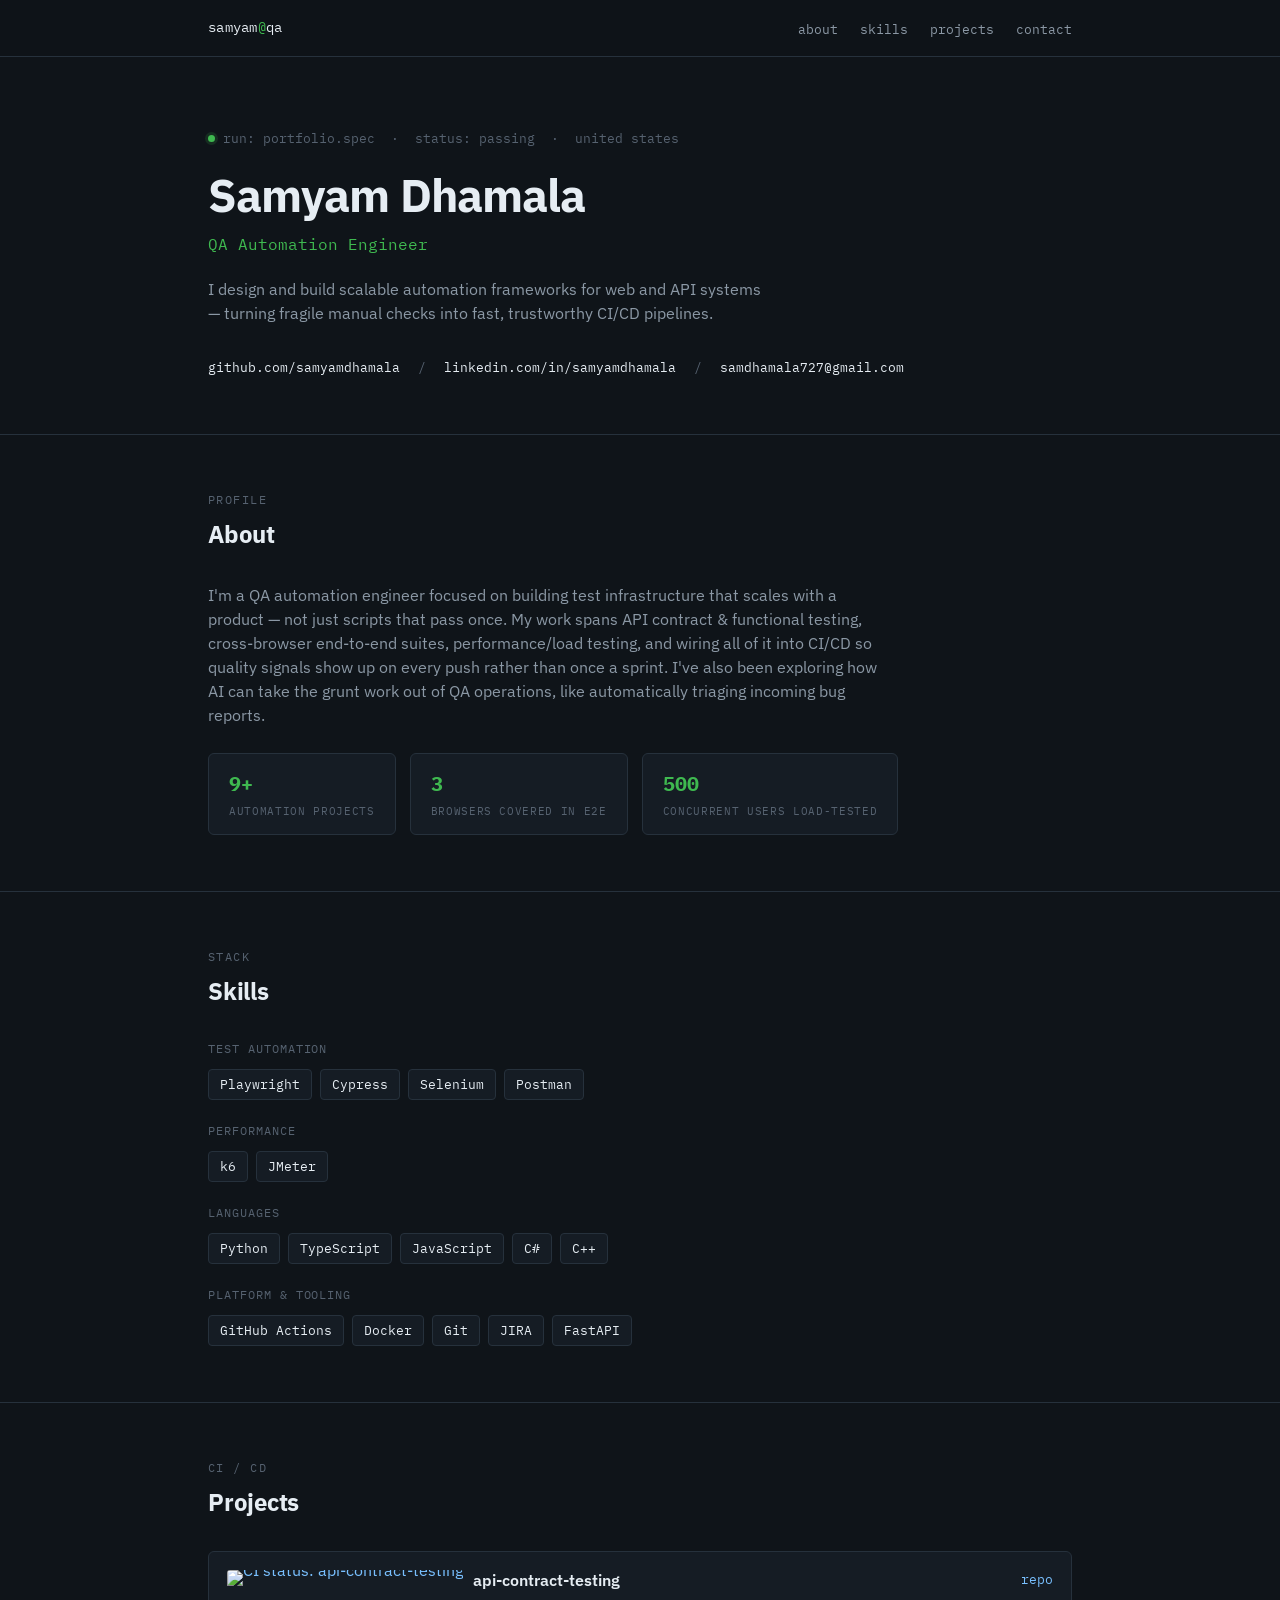
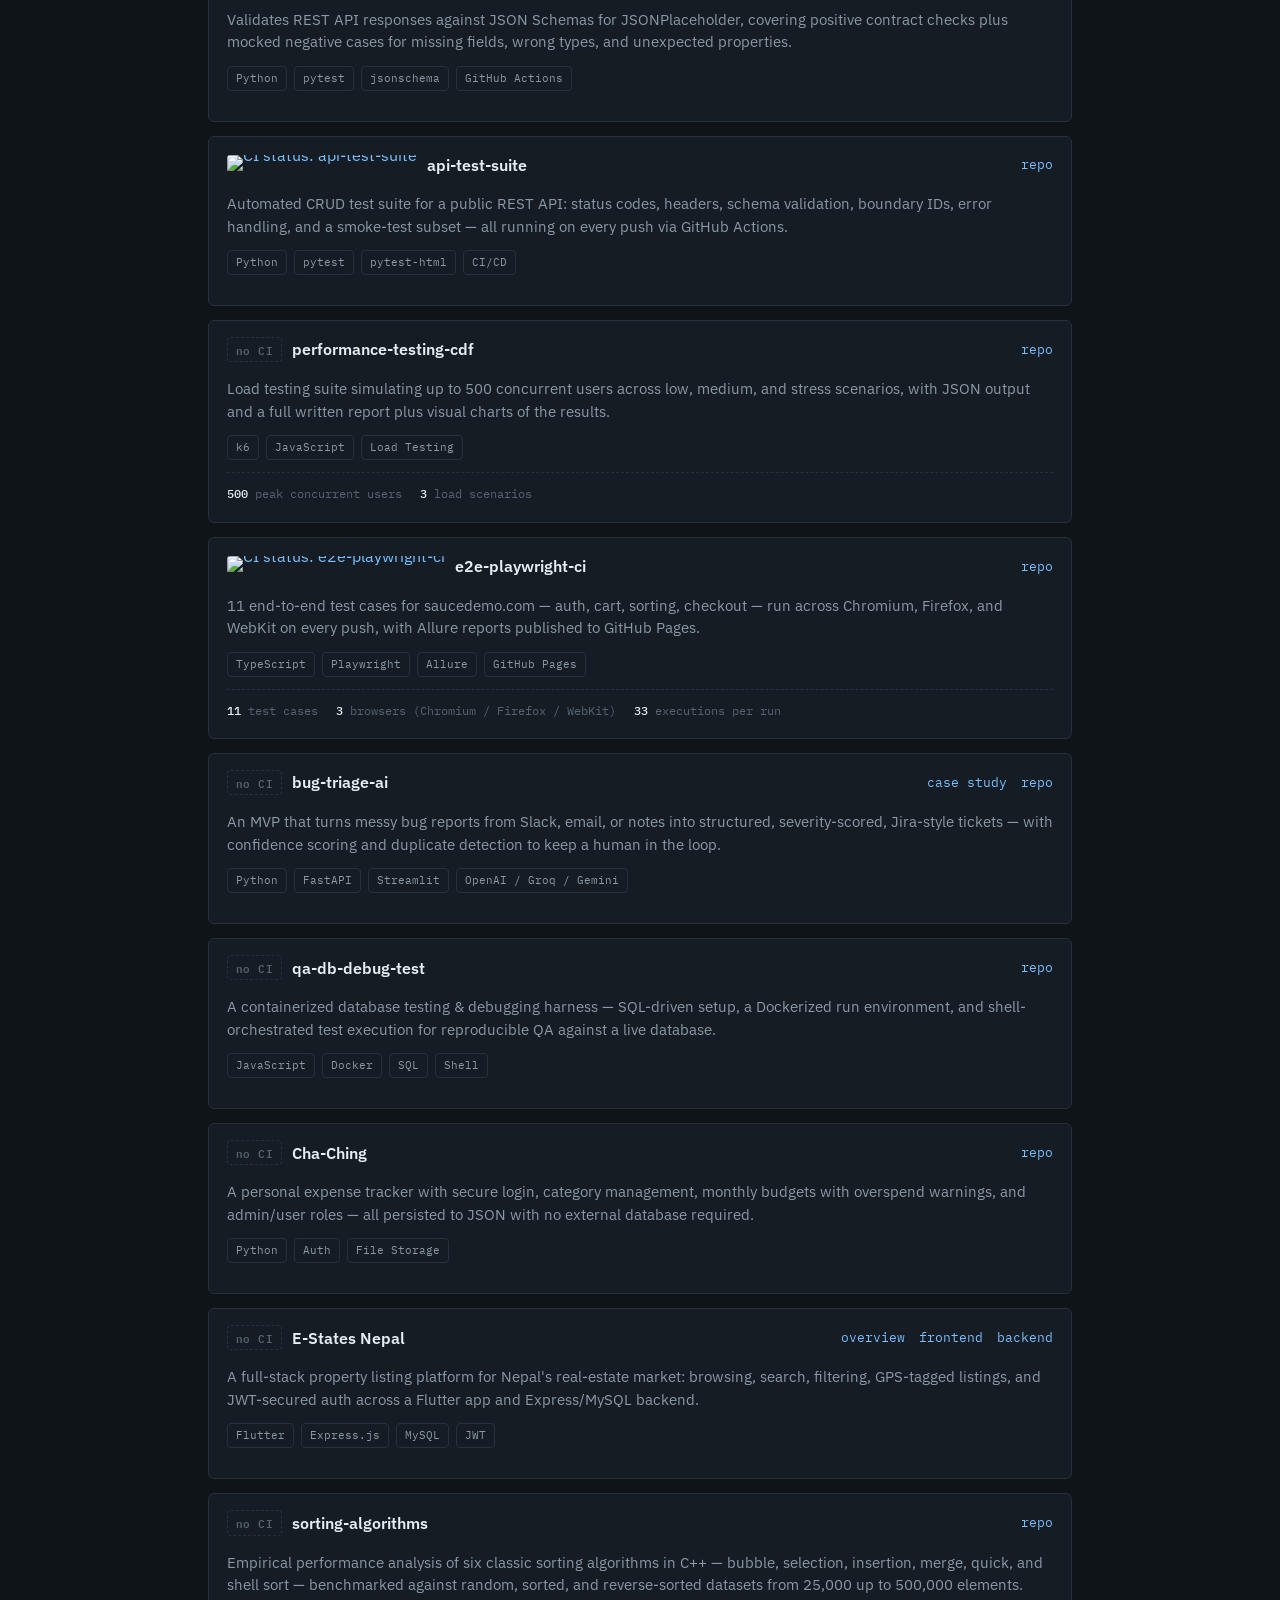
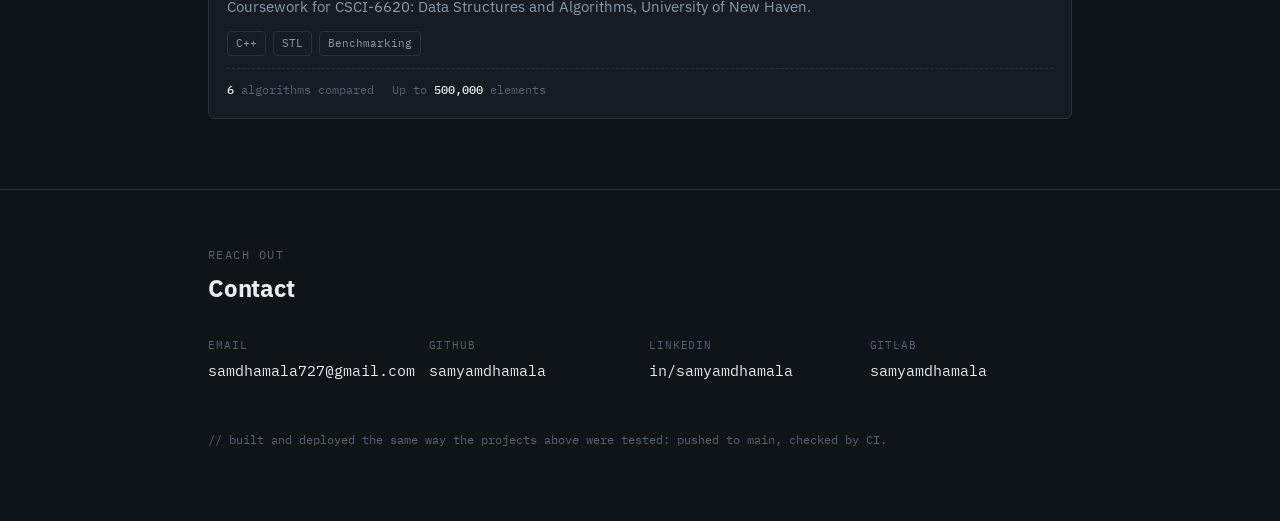
==== index.html @ 629c647b "Initial commit: portfolio site with CI validation workflow Adds html-validate as a GitHub Actions ch" ====
<!DOCTYPE html>
<html lang="en">
<head>
<meta charset="UTF-8">
<meta name="viewport" content="width=device-width, initial-scale=1.0">
<title>Samyam Dhamala — QA Automation Engineer</title>
<link rel="preconnect" href="https://fonts.googleapis.com">
<link rel="preconnect" href="https://fonts.gstatic.com" crossorigin>
<link href="https://fonts.googleapis.com/css2?family=IBM+Plex+Mono:wght@400;500;600&family=IBM+Plex+Sans:wght@400;500;600;700&display=swap" rel="stylesheet">
<link rel="stylesheet" href="styles.css">
</head>
<body>

<nav>
  <div class="wrap">
    <div class="nav-brand">samyam<span>@</span>qa</div>
    <ul class="nav-links">
      <li><a href="#about">about</a></li>
      <li><a href="#skills">skills</a></li>
      <li><a href="#projects">projects</a></li>
      <li><a href="#contact">contact</a></li>
    </ul>
  </div>
</nav>

<header class="hero">
  <div class="wrap">
    <div class="status-line"><span class="dot"></span> run: portfolio.spec &nbsp;·&nbsp; status: passing &nbsp;·&nbsp; united states</div>
    <h1>Samyam Dhamala</h1>
    <div class="role">QA Automation Engineer</div>
    <p class="tagline">I design and build scalable automation frameworks for web and API systems — turning fragile manual checks into fast, trustworthy CI/CD pipelines.</p>
    <div class="hero-meta">
      <a href="https://github.com/samyamdhamala" target="_blank" rel="noopener">github.com/samyamdhamala</a>
      <span class="sep">/</span>
      <a href="https://linkedin.com/in/samyamdhamala" target="_blank" rel="noopener">linkedin.com/in/samyamdhamala</a>
      <span class="sep">/</span>
      <a href="mailto:samdhamala727@gmail.com">samdhamala727@gmail.com</a>
    </div>
  </div>
</header>

<section id="about">
  <div class="wrap">
    <div class="section-label">Profile</div>
    <div class="section-title">About</div>
    <p class="about-text">
      I'm a QA automation engineer focused on building test infrastructure that scales with a product —
      not just scripts that pass once. My work spans API contract &amp; functional testing, cross-browser
      end-to-end suites, performance/load testing, and wiring all of it into CI/CD so quality signals show
      up on every push rather than once a sprint. I've also been exploring how AI can take the grunt work
      out of QA operations, like automatically triaging incoming bug reports.
    </p>
    <div class="stats-row">
      <div class="stat-block"><div class="stat-num">9+</div><div class="stat-label">Automation projects</div></div>
      <div class="stat-block"><div class="stat-num">3</div><div class="stat-label">Browsers covered in E2E</div></div>
      <div class="stat-block"><div class="stat-num">500</div><div class="stat-label">Concurrent users load-tested</div></div>
    </div>
  </div>
</section>

<section id="skills">
  <div class="wrap">
    <div class="section-label">Stack</div>
    <div class="section-title">Skills</div>

    <div class="skill-group">
      <div class="skill-group-label">Test Automation</div>
      <div class="skill-chips">
        <span class="chip">Playwright</span><span class="chip">Cypress</span><span class="chip">Selenium</span><span class="chip">Postman</span>
      </div>
    </div>

    <div class="skill-group">
      <div class="skill-group-label">Performance</div>
      <div class="skill-chips">
        <span class="chip">k6</span><span class="chip">JMeter</span>
      </div>
    </div>

    <div class="skill-group">
      <div class="skill-group-label">Languages</div>
      <div class="skill-chips">
        <span class="chip">Python</span><span class="chip">TypeScript</span><span class="chip">JavaScript</span><span class="chip">C#</span><span class="chip">C++</span>
      </div>
    </div>

    <div class="skill-group">
      <div class="skill-group-label">Platform &amp; Tooling</div>
      <div class="skill-chips">
        <span class="chip">GitHub Actions</span><span class="chip">Docker</span><span class="chip">Git</span><span class="chip">JIRA</span><span class="chip">FastAPI</span>
      </div>
    </div>
  </div>
</section>

<section id="projects">
  <div class="wrap">
    <div class="section-label">CI / CD</div>
    <div class="section-title">Projects</div>

    <div class="job-card">
      <div class="job-card-top">
        <div class="job-card-title">
          <a class="ci-badge" href="https://github.com/samyamdhamala/api-contract-testing/actions" target="_blank" rel="noopener" title="Live CI status from GitHub Actions">
            <img src="https://img.shields.io/github/actions/workflow/status/samyamdhamala/api-contract-testing/ci.yml?branch=main&label=CI&style=flat-square&color=3FB950&labelColor=151C24" alt="CI status: api-contract-testing">
          </a>
          <h3>api-contract-testing</h3>
        </div>
        <div class="job-card-links">
          <a href="https://github.com/samyamdhamala/api-contract-testing" target="_blank" rel="noopener">repo</a>
        </div>
      </div>
      <div class="job-card-body">
        <p>Validates REST API responses against JSON Schemas for JSONPlaceholder, covering positive contract checks plus mocked negative cases for missing fields, wrong types, and unexpected properties.</p>
        <div class="tag-row">
          <span class="tag">Python</span><span class="tag">pytest</span><span class="tag">jsonschema</span><span class="tag">GitHub Actions</span>
        </div>
      </div>
    </div>

    <div class="job-card">
      <div class="job-card-top">
        <div class="job-card-title">
          <a class="ci-badge" href="https://github.com/samyamdhamala/api-test-suite/actions" target="_blank" rel="noopener" title="Live CI status from GitHub Actions">
            <img src="https://img.shields.io/github/actions/workflow/status/samyamdhamala/api-test-suite/tests.yml?branch=main&label=CI&style=flat-square&color=3FB950&labelColor=151C24" alt="CI status: api-test-suite">
          </a>
          <h3>api-test-suite</h3>
        </div>
        <div class="job-card-links">
          <a href="https://github.com/samyamdhamala/api-test-suite" target="_blank" rel="noopener">repo</a>
        </div>
      </div>
      <div class="job-card-body">
        <p>Automated CRUD test suite for a public REST API: status codes, headers, schema validation, boundary IDs, error handling, and a smoke-test subset — all running on every push via GitHub Actions.</p>
        <div class="tag-row">
          <span class="tag">Python</span><span class="tag">pytest</span><span class="tag">pytest-html</span><span class="tag">CI/CD</span>
        </div>
      </div>
    </div>

    <div class="job-card">
      <div class="job-card-top">
        <div class="job-card-title">
          <span class="status-badge status-badge--none" title="No GitHub Actions workflow configured in this repo">no CI</span>
          <h3>performance-testing-cdf</h3>
        </div>
        <div class="job-card-links">
          <a href="https://github.com/samyamdhamala/performance-testing-cdf" target="_blank" rel="noopener">repo</a>
        </div>
      </div>
      <div class="job-card-body">
        <p>Load testing suite simulating up to 500 concurrent users across low, medium, and stress scenarios, with JSON output and a full written report plus visual charts of the results.</p>
        <div class="tag-row">
          <span class="tag">k6</span><span class="tag">JavaScript</span><span class="tag">Load Testing</span>
        </div>
        <div class="metrics-row">
          <span><b>500</b> peak concurrent users</span>
          <span><b>3</b> load scenarios</span>
        </div>
      </div>
    </div>

    <div class="job-card">
      <div class="job-card-top">
        <div class="job-card-title">
          <a class="ci-badge" href="https://github.com/samyamdhamala/e2e-playwright-ci/actions" target="_blank" rel="noopener" title="Live CI status from GitHub Actions">
            <img src="https://img.shields.io/github/actions/workflow/status/samyamdhamala/e2e-playwright-ci/playwright.yml?branch=main&label=CI&style=flat-square&color=3FB950&labelColor=151C24" alt="CI status: e2e-playwright-ci">
          </a>
          <h3>e2e-playwright-ci</h3>
        </div>
        <div class="job-card-links">
          <a href="https://github.com/samyamdhamala/e2e-playwright-ci" target="_blank" rel="noopener">repo</a>
        </div>
      </div>
      <div class="job-card-body">
        <p>11 end-to-end test cases for saucedemo.com — auth, cart, sorting, checkout — run across Chromium, Firefox, and WebKit on every push, with Allure reports published to GitHub Pages.</p>
        <div class="tag-row">
          <span class="tag">TypeScript</span><span class="tag">Playwright</span><span class="tag">Allure</span><span class="tag">GitHub Pages</span>
        </div>
        <div class="metrics-row">
          <span><b>11</b> test cases</span>
          <span><b>3</b> browsers (Chromium / Firefox / WebKit)</span>
          <span><b>33</b> executions per run</span>
        </div>
      </div>
    </div>

    <div class="job-card">
      <div class="job-card-top">
        <div class="job-card-title">
          <span class="status-badge status-badge--none" title="No GitHub Actions workflow configured in this repo">no CI</span>
          <h3>bug-triage-ai</h3>
        </div>
        <div class="job-card-links">
          <a href="bug-triage-ai.html">case study</a>
          <a href="https://github.com/samyamdhamala/bug-triage-ai" target="_blank" rel="noopener">repo</a>
        </div>
      </div>
      <div class="job-card-body">
        <p>An MVP that turns messy bug reports from Slack, email, or notes into structured, severity-scored, Jira-style tickets — with confidence scoring and duplicate detection to keep a human in the loop.</p>
        <div class="tag-row">
          <span class="tag">Python</span><span class="tag">FastAPI</span><span class="tag">Streamlit</span><span class="tag">OpenAI / Groq / Gemini</span>
        </div>
      </div>
    </div>

    <div class="job-card">
      <div class="job-card-top">
        <div class="job-card-title">
          <span class="status-badge status-badge--none" title="No GitHub Actions workflow configured in this repo">no CI</span>
          <h3>qa-db-debug-test</h3>
        </div>
        <div class="job-card-links">
          <a href="https://github.com/samyamdhamala/qa-db-debug-test" target="_blank" rel="noopener">repo</a>
        </div>
      </div>
      <div class="job-card-body">
        <p>A containerized database testing &amp; debugging harness — SQL-driven setup, a Dockerized run environment, and shell-orchestrated test execution for reproducible QA against a live database.</p>
        <div class="tag-row">
          <span class="tag">JavaScript</span><span class="tag">Docker</span><span class="tag">SQL</span><span class="tag">Shell</span>
        </div>
      </div>
    </div>

    <div class="job-card">
      <div class="job-card-top">
        <div class="job-card-title">
          <span class="status-badge status-badge--none" title="No GitHub Actions workflow configured in this repo">no CI</span>
          <h3>Cha-Ching</h3>
        </div>
        <div class="job-card-links">
          <a href="https://github.com/samyamdhamala/Cha-Ching" target="_blank" rel="noopener">repo</a>
        </div>
      </div>
      <div class="job-card-body">
        <p>A personal expense tracker with secure login, category management, monthly budgets with overspend warnings, and admin/user roles — all persisted to JSON with no external database required.</p>
        <div class="tag-row">
          <span class="tag">Python</span><span class="tag">Auth</span><span class="tag">File Storage</span>
        </div>
      </div>
    </div>

    <div class="job-card">
      <div class="job-card-top">
        <div class="job-card-title">
          <span class="status-badge status-badge--none" title="No GitHub Actions workflow configured in this repo">no CI</span>
          <h3>E-States Nepal</h3>
        </div>
        <div class="job-card-links">
          <a href="https://github.com/samyamdhamala/E-States-Nepal-Overview" target="_blank" rel="noopener">overview</a>
          <a href="https://github.com/samyamdhamala/e-statesfront" target="_blank" rel="noopener">frontend</a>
          <a href="https://github.com/samyamdhamala/e-statesnepal" target="_blank" rel="noopener">backend</a>
        </div>
      </div>
      <div class="job-card-body">
        <p>A full-stack property listing platform for Nepal's real-estate market: browsing, search, filtering, GPS-tagged listings, and JWT-secured auth across a Flutter app and Express/MySQL backend.</p>
        <div class="tag-row">
          <span class="tag">Flutter</span><span class="tag">Express.js</span><span class="tag">MySQL</span><span class="tag">JWT</span>
        </div>
      </div>
    </div>

    <div class="job-card">
      <div class="job-card-top">
        <div class="job-card-title">
          <span class="status-badge status-badge--none" title="No GitHub Actions workflow configured in this repo">no CI</span>
          <h3>sorting-algorithms</h3>
        </div>
        <div class="job-card-links">
          <a href="https://github.com/samyamdhamala/sorting-algorithms" target="_blank" rel="noopener">repo</a>
        </div>
      </div>
      <div class="job-card-body">
        <p>Empirical performance analysis of six classic sorting algorithms in C++ — bubble, selection, insertion, merge, quick, and shell sort — benchmarked against random, sorted, and reverse-sorted datasets from 25,000 up to 500,000 elements. Coursework for CSCI-6620: Data Structures and Algorithms, University of New Haven.</p>
        <div class="tag-row">
          <span class="tag">C++</span><span class="tag">STL</span><span class="tag">Benchmarking</span>
        </div>
        <div class="metrics-row">
          <span><b>6</b> algorithms compared</span>
          <span>Up to <b>500,000</b> elements</span>
        </div>
      </div>
    </div>

  </div>
</section>

<footer id="contact">
  <div class="wrap">
    <div class="section-label">Reach out</div>
    <div class="section-title">Contact</div>
    <div class="contact-grid">
      <div class="contact-item">
        <div class="k">Email</div>
        <div class="v"><a href="mailto:samdhamala727@gmail.com">samdhamala727@gmail.com</a></div>
      </div>
      <div class="contact-item">
        <div class="k">GitHub</div>
        <div class="v"><a href="https://github.com/samyamdhamala" target="_blank" rel="noopener">samyamdhamala</a></div>
      </div>
      <div class="contact-item">
        <div class="k">LinkedIn</div>
        <div class="v"><a href="https://linkedin.com/in/samyamdhamala" target="_blank" rel="noopener">in/samyamdhamala</a></div>
      </div>
      <div class="contact-item">
        <div class="k">GitLab</div>
        <div class="v"><a href="https://gitlab.com/samyamdhamala" target="_blank" rel="noopener">samyamdhamala</a></div>
      </div>
    </div>
    <div class="foot-note">// built and deployed the same way the projects above were tested: pushed to main, checked by CI.</div>
  </div>
</footer>

</body>
</html>
---- styles.css ----
:root{
  --bg: #0F1419;
  --panel: #151C24;
  --panel-hover: #1A222C;
  --line: #26313C;
  --text: #E6EDF3;
  --text-dim: #8B98A5;
  --text-faint: #566270;
  --pass: #3FB950;
  --pass-dim: #2A5A34;
  --amber: #D29922;
  --amber-dim: #4A3A16;
  --link: #79C0FF;
  --mono: 'IBM Plex Mono', monospace;
  --sans: 'IBM Plex Sans', sans-serif;
}

*{ box-sizing: border-box; margin:0; padding:0; }

html{ scroll-behavior: smooth; }

body{
  background: var(--bg);
  color: var(--text);
  font-family: var(--sans);
  line-height: 1.55;
  -webkit-font-smoothing: antialiased;
}

::selection{ background: var(--pass-dim); color: #fff; }

a{ color: var(--link); text-decoration: none; }
a:hover{ text-decoration: underline; }
a:focus-visible, button:focus-visible{ outline: 2px solid var(--pass); outline-offset: 3px; }

.wrap{ max-width: 920px; margin: 0 auto; padding: 0 28px; }

/* ---------- nav ---------- */
nav{
  position: sticky; top:0; z-index: 50;
  background: rgba(15,20,25,0.88);
  backdrop-filter: blur(8px);
  border-bottom: 1px solid var(--line);
}
nav .wrap{ display:flex; align-items:center; justify-content:space-between; height:56px; }
.nav-brand{ font-family: var(--mono); font-size: 14px; color: var(--text); letter-spacing: 0.02em; }
.nav-brand span{ color: var(--pass); }
.nav-links{ display:flex; gap: 22px; list-style:none; }
.nav-links a{ font-family: var(--mono); font-size: 12.5px; color: var(--text-dim); text-transform: lowercase; }
.nav-links a:hover{ color: var(--text); text-decoration:none; }
@media (max-width: 620px){ .nav-links{ gap: 14px; } .nav-links a{ font-size: 11px; } }

/* ---------- hero ---------- */
header.hero{ padding: 72px 0 56px; border-bottom: 1px solid var(--line); }
.status-line{
  font-family: var(--mono); font-size: 12.5px; color: var(--text-faint);
  margin-bottom: 22px; display:flex; align-items:center; gap:8px;
}
.dot{ width:7px; height:7px; border-radius:50%; background: var(--pass); display:inline-block;
  box-shadow: 0 0 0 3px rgba(63,185,80,0.15); animation: pulse 2.2s ease-in-out infinite; }
@keyframes pulse{ 0%,100%{ opacity:1; } 50%{ opacity:0.45; } }

h1{ font-size: clamp(30px, 5vw, 46px); font-weight: 700; letter-spacing: -0.02em; line-height:1.12; }
.role{ font-family: var(--mono); font-size: 16px; color: var(--pass); margin-top: 10px; }
.tagline{ margin-top: 20px; max-width: 560px; color: var(--text-dim); font-size: 16px; }

.hero-meta{ margin-top: 32px; display:flex; flex-wrap:wrap; gap: 10px 18px; font-family: var(--mono); font-size: 13px; }
.hero-meta a{ color: var(--text); }
.hero-meta a:hover{ color: var(--link); }
.hero-meta .sep{ color: var(--text-faint); }

/* ---------- section headers ---------- */
section{ padding: 56px 0; border-bottom: 1px solid var(--line); }
.section-label{
  font-family: var(--mono); font-size: 12px; color: var(--text-faint);
  text-transform: uppercase; letter-spacing: 0.12em; margin-bottom: 6px;
}
.section-title{ font-size: 24px; font-weight: 700; letter-spacing: -0.01em; margin-bottom: 30px; }

/* ---------- about ---------- */
.about-text{ color: var(--text-dim); font-size: 15.5px; max-width: 680px; }
.stats-row{ display:flex; flex-wrap:wrap; gap: 14px; margin-top: 26px; }
.stat-block{
  font-family: var(--mono); border: 1px solid var(--line); background: var(--panel);
  border-radius: 6px; padding: 14px 20px; min-width: 150px;
}
.stat-num{ font-size: 20px; font-weight: 700; color: var(--pass); }
.stat-label{ font-size: 11px; color: var(--text-faint); text-transform: uppercase; letter-spacing: 0.06em; margin-top: 4px; }

/* ---------- projects: CI job cards ---------- */
.job-card{
  background: var(--panel);
  border: 1px solid var(--line);
  border-radius: 6px;
  margin-bottom: 14px;
  transition: border-color 0.15s ease, background 0.15s ease;
}
.job-card:hover{ border-color: #38424D; background: var(--panel-hover); }

.job-card-top{
  display:flex; align-items:center; justify-content:space-between;
  padding: 16px 18px; gap: 12px; flex-wrap: wrap;
}
.job-card-title{ display:flex; align-items:center; gap: 10px; flex-wrap: wrap; }
.status-badge{
  font-family: var(--mono); font-size: 11px; font-weight:600; letter-spacing: 0.04em;
  color: var(--pass); background: rgba(63,185,80,0.12);
  border: 1px solid rgba(63,185,80,0.35);
  padding: 3px 8px; border-radius: 4px; white-space: nowrap;
}
.status-badge--none{
  color: var(--text-faint); background: transparent; border: 1px dashed var(--line);
}
.ci-badge{ display:inline-flex; align-items:center; line-height: 0; }
.ci-badge img{ display:block; height: 20px; border-radius: 3px; }

.job-card-title h3{ font-size: 16px; font-weight: 600; }
.job-card-links{ font-family: var(--mono); font-size: 12.5px; display:flex; gap: 14px; }

.job-card-body{ padding: 0 18px 18px; }
.job-card-body p{ color: var(--text-dim); font-size: 14.5px; margin-bottom: 12px; }

.tag-row{ display:flex; flex-wrap:wrap; gap: 7px; margin-bottom: 12px; }
.tag{
  font-family: var(--mono); font-size: 11px; color: var(--text-dim);
  border: 1px solid var(--line); padding: 3px 8px; border-radius: 4px;
}

.metrics-row{
  display:flex; flex-wrap:wrap; gap: 18px; font-family: var(--mono); font-size: 12px;
  color: var(--text-faint); border-top: 1px dashed var(--line); padding-top: 12px;
}
.metrics-row b{ color: var(--text); font-weight: 500; }

/* ---------- skills ---------- */
.skill-group{ margin-bottom: 22px; }
.skill-group:last-child{ margin-bottom: 0; }
.skill-group-label{ font-family: var(--mono); font-size: 12px; color: var(--text-faint); margin-bottom: 10px; text-transform: uppercase; letter-spacing: 0.08em; }
.skill-chips{ display:flex; flex-wrap:wrap; gap: 8px; }
.chip{ font-family: var(--mono); font-size: 12.5px; padding: 5px 11px; border-radius: 4px; background: var(--panel); border: 1px solid var(--line); color: var(--text); }

/* ---------- footer / contact ---------- */
footer{ padding: 56px 0 72px; border-bottom: none; }
.contact-grid{ display:grid; grid-template-columns: repeat(auto-fit, minmax(180px,1fr)); gap: 18px; margin-top: 26px; }
.contact-item{ font-family: var(--mono); }
.contact-item .k{ font-size: 11px; color: var(--text-faint); text-transform:uppercase; letter-spacing:0.08em; margin-bottom:6px; }
.contact-item .v a, .contact-item .v{ font-size: 14.5px; color: var(--text); }
.contact-item .v a:hover{ color: var(--link); }
.foot-note{ margin-top: 48px; font-family: var(--mono); font-size: 12px; color: var(--text-faint); }

/* ---------- case study page ---------- */
.back-link{ font-family: var(--mono); font-size: 12.5px; color: var(--text-dim); display:inline-flex; align-items:center; gap:6px; }
.back-link:hover{ color: var(--link); text-decoration: none; }

.cs-hero{ padding: 56px 0 44px; border-bottom: 1px solid var(--line); }
.cs-kicker{ font-family: var(--mono); font-size: 12px; color: var(--text-faint); text-transform: uppercase; letter-spacing: 0.12em; margin-top: 20px; margin-bottom: 14px; }
.cs-hero h1{ font-size: clamp(26px, 4.5vw, 38px); }
.cs-hero .tagline{ margin-top: 16px; }
.cs-links{ margin-top: 24px; display:flex; flex-wrap:wrap; align-items: center; gap: 10px 18px; font-family: var(--mono); font-size: 13px; }
.cs-links .status-badge{ vertical-align: middle; }

.cs-tags-spaced{ margin-top: 18px; }

.flow-diagram{
  font-family: var(--mono); font-size: 13px; line-height: 1.9; color: var(--text-dim);
  background: var(--panel); border: 1px solid var(--line); border-radius: 6px;
  padding: 20px 24px; white-space: pre; overflow-x: auto; margin-bottom: 18px;
}
.flow-diagram b{ color: var(--text); font-weight: 600; }
.flow-diagram .pass{ color: var(--pass); }
.flow-diagram .amber{ color: var(--amber); }

.cs-block{ margin-bottom: 36px; }
.cs-block:last-child{ margin-bottom: 0; }
.cs-block h2{ font-size: 17px; font-weight: 700; margin-bottom: 12px; letter-spacing: -0.01em; }
.cs-block p{ color: var(--text-dim); font-size: 14.5px; max-width: 680px; margin-bottom: 10px; }
.cs-block p:last-child{ margin-bottom: 0; }

.decision-list{ list-style:none; display:flex; flex-direction: column; gap: 14px; }
.decision-item{
  border: 1px solid var(--line); background: var(--panel); border-radius: 6px; padding: 14px 16px;
}
.decision-item .d-title{ font-family: var(--mono); font-size: 13px; color: var(--pass); margin-bottom: 6px; }
.decision-item p{ color: var(--text-dim); font-size: 14px; margin: 0; }

.example-block{
  font-family: var(--mono); font-size: 13px; color: var(--text); background: var(--bg);
  border: 1px solid var(--line); border-radius: 6px; padding: 16px 18px; margin-top: 10px;
}
.example-block .k{ color: var(--text-faint); }

.warn-list{ list-style:none; display:flex; flex-direction: column; gap: 10px; margin-top: 10px; }
.warn-item{
  font-size: 14px; color: var(--text-dim); border-left: 2px solid var(--amber);
  background: rgba(210,153,34,0.08); padding: 10px 14px; border-radius: 0 4px 4px 0;
}
.warn-item b{ color: var(--amber); font-family: var(--mono); font-size: 12px; text-transform: uppercase; letter-spacing: 0.04em; display:block; margin-bottom: 4px; }

.pull-quote{
  font-size: 17px; font-weight: 500; line-height: 1.5; color: var(--text);
  border-left: 3px solid var(--pass); padding: 4px 0 4px 20px; margin: 8px 0; max-width: 640px;
}

@media (prefers-reduced-motion: reduce){
  html{ scroll-behavior: auto; }
  .dot{ animation: none; }
}
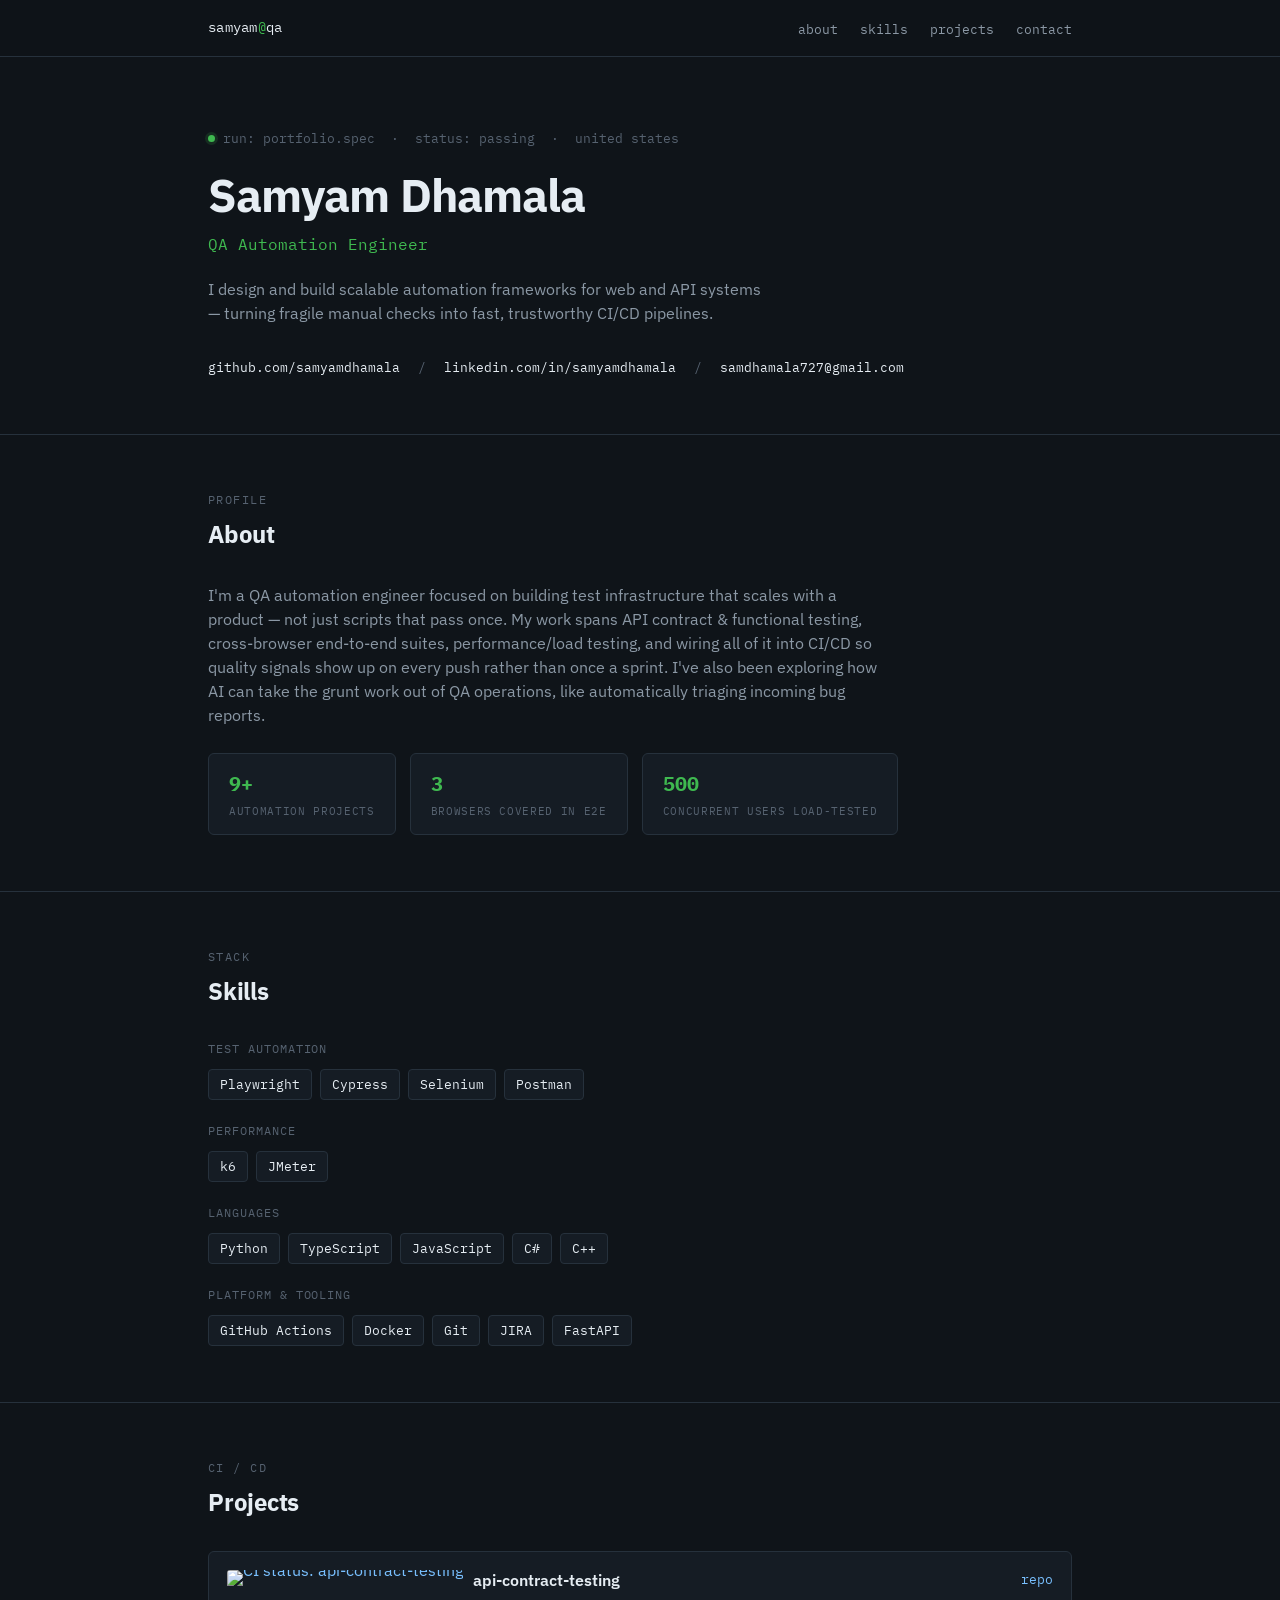
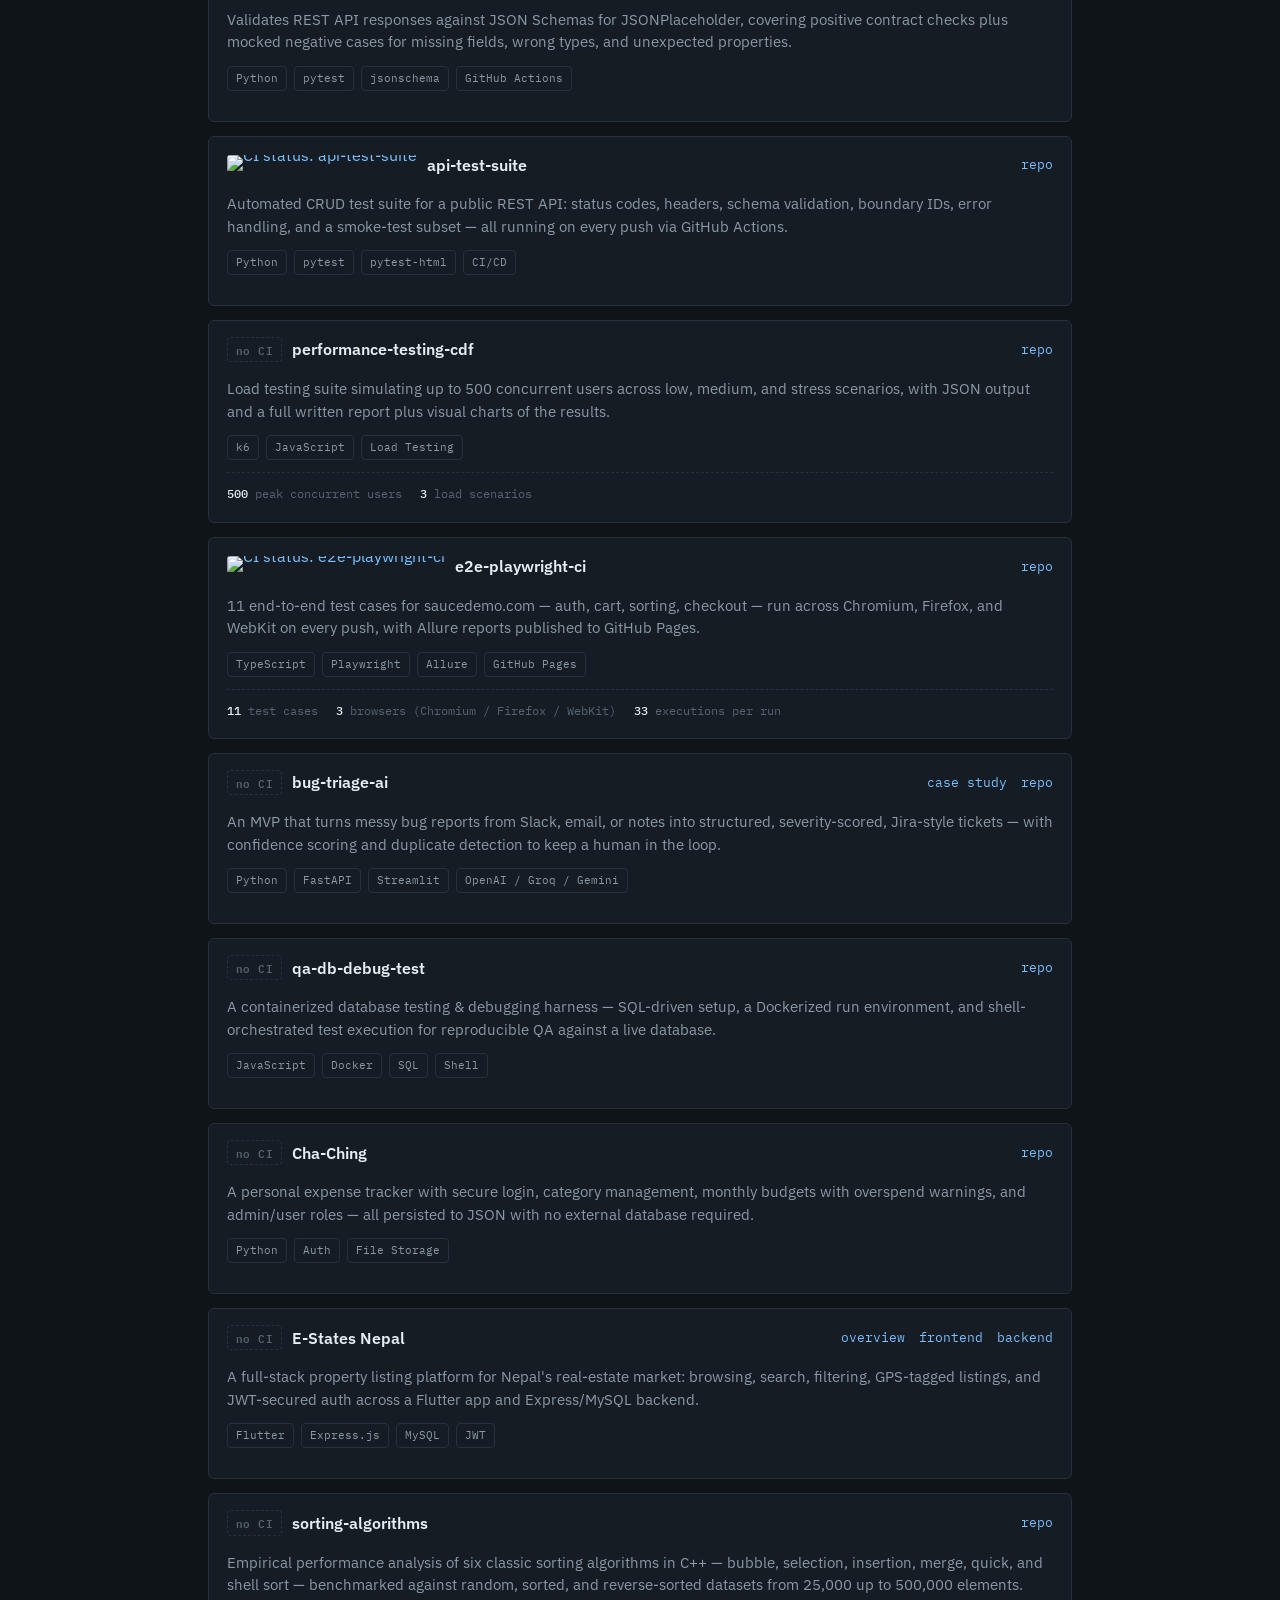
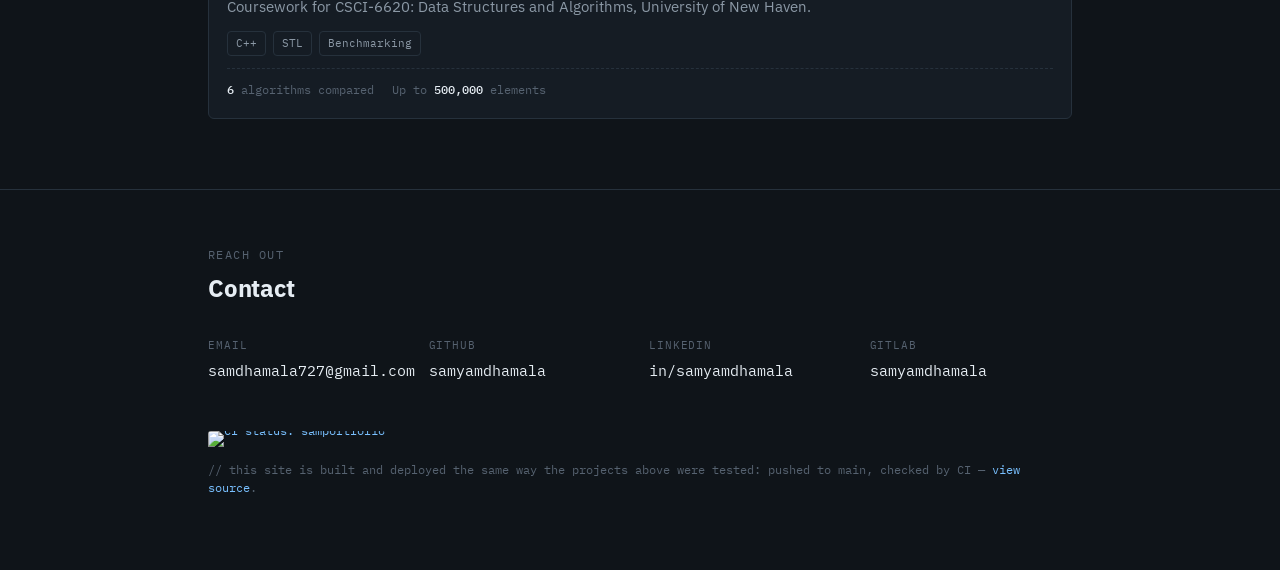
==== commit f0013ed1: "Add live CI badge for this repo's own workflow in the footer Mirrors the project-card badges so the " ====
--- a/index.html
+++ b/index.html
@@ -307,7 +307,12 @@
         <div class="v"><a href="https://gitlab.com/samyamdhamala" target="_blank" rel="noopener">samyamdhamala</a></div>
       </div>
     </div>
-    <div class="foot-note">// built and deployed the same way the projects above were tested: pushed to main, checked by CI.</div>
+    <div class="foot-note">
+      <a class="ci-badge" href="https://github.com/samyamdhamala/samportfolio/actions" target="_blank" rel="noopener" title="Live CI status for this site">
+        <img src="https://img.shields.io/github/actions/workflow/status/samyamdhamala/samportfolio/ci.yml?branch=main&label=CI&style=flat-square&color=3FB950&labelColor=151C24" alt="CI status: samportfolio">
+      </a>
+      <span>// this site is built and deployed the same way the projects above were tested: pushed to main, checked by CI — <a href="https://github.com/samyamdhamala/samportfolio" target="_blank" rel="noopener">view source</a>.</span>
+    </div>
   </div>
 </footer>
 
--- a/styles.css
+++ b/styles.css
@@ -146,7 +146,10 @@
 .contact-item .k{ font-size: 11px; color: var(--text-faint); text-transform:uppercase; letter-spacing:0.08em; margin-bottom:6px; }
 .contact-item .v a, .contact-item .v{ font-size: 14.5px; color: var(--text); }
 .contact-item .v a:hover{ color: var(--link); }
-.foot-note{ margin-top: 48px; font-family: var(--mono); font-size: 12px; color: var(--text-faint); }
+.foot-note{
+  margin-top: 48px; font-family: var(--mono); font-size: 12px; color: var(--text-faint);
+  display:flex; align-items:center; gap: 10px; flex-wrap: wrap;
+}
 
 /* ---------- case study page ---------- */
 .back-link{ font-family: var(--mono); font-size: 12.5px; color: var(--text-dim); display:inline-flex; align-items:center; gap:6px; }
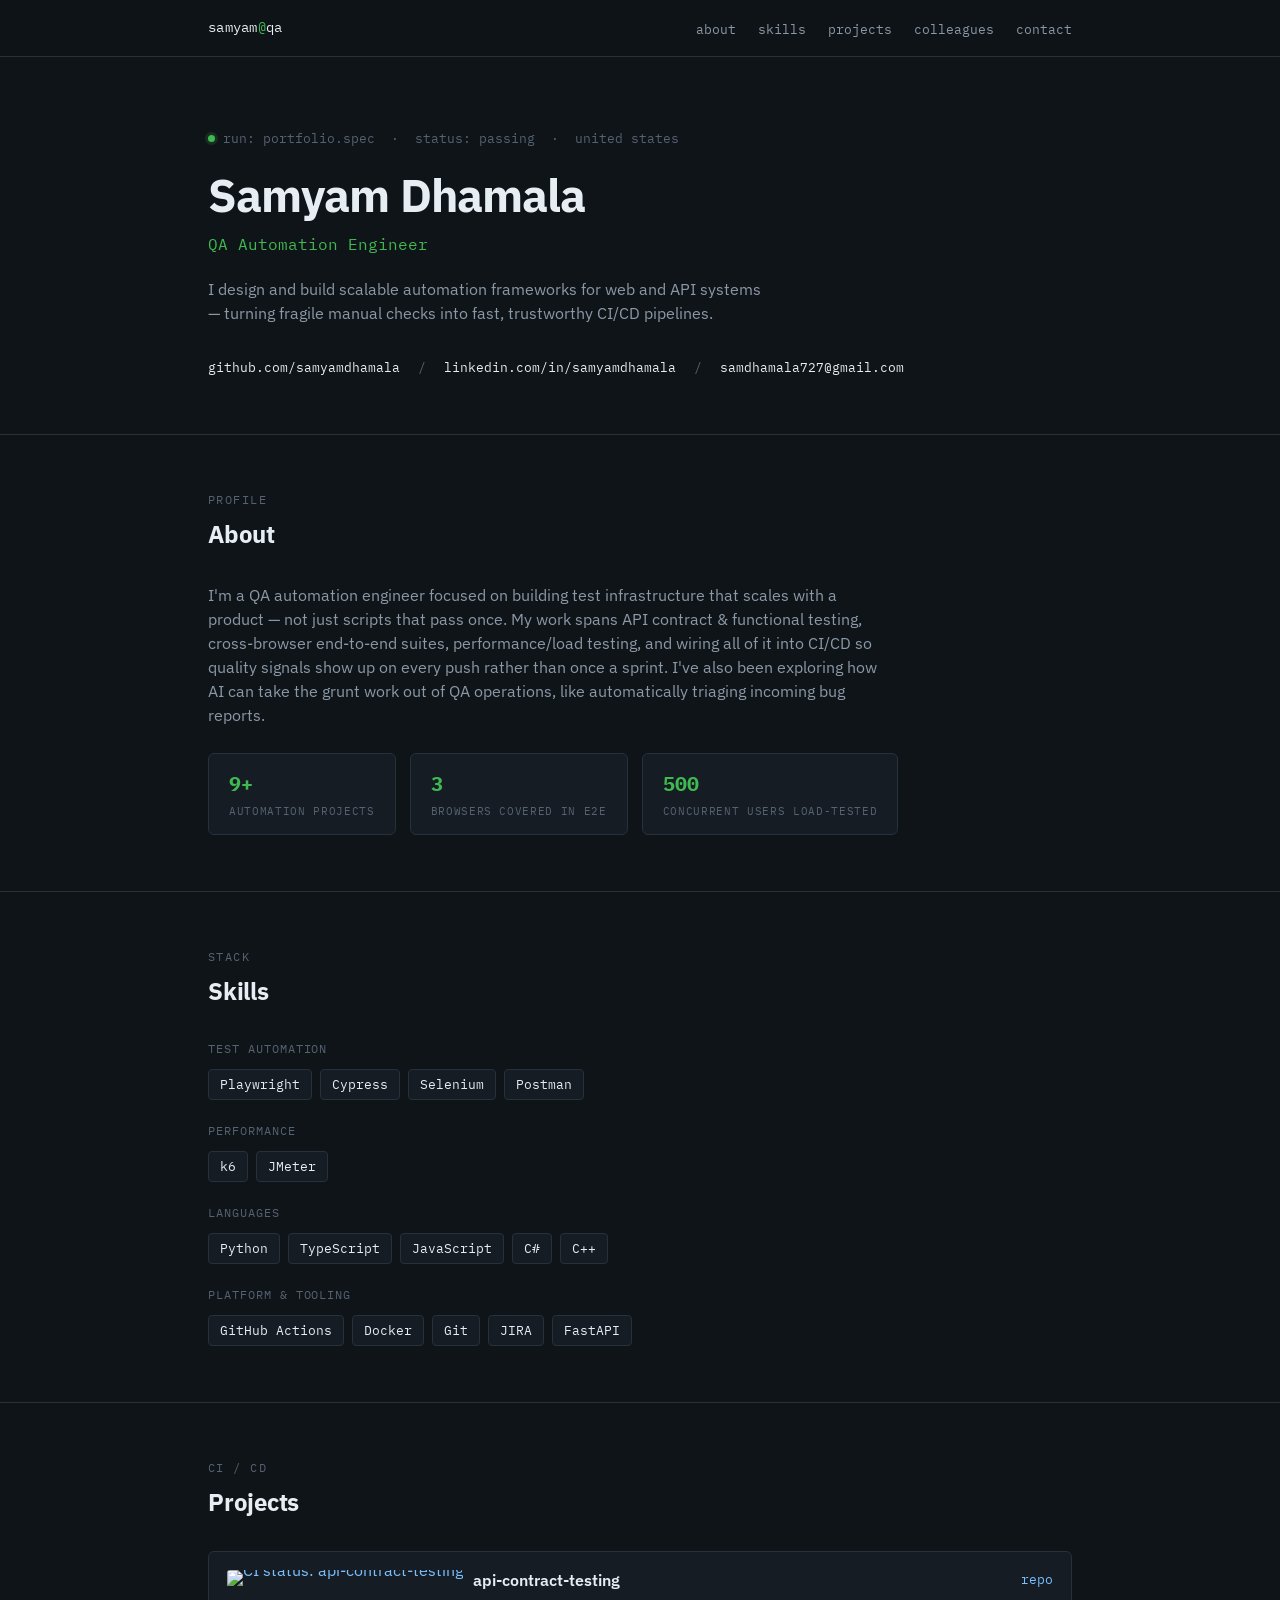
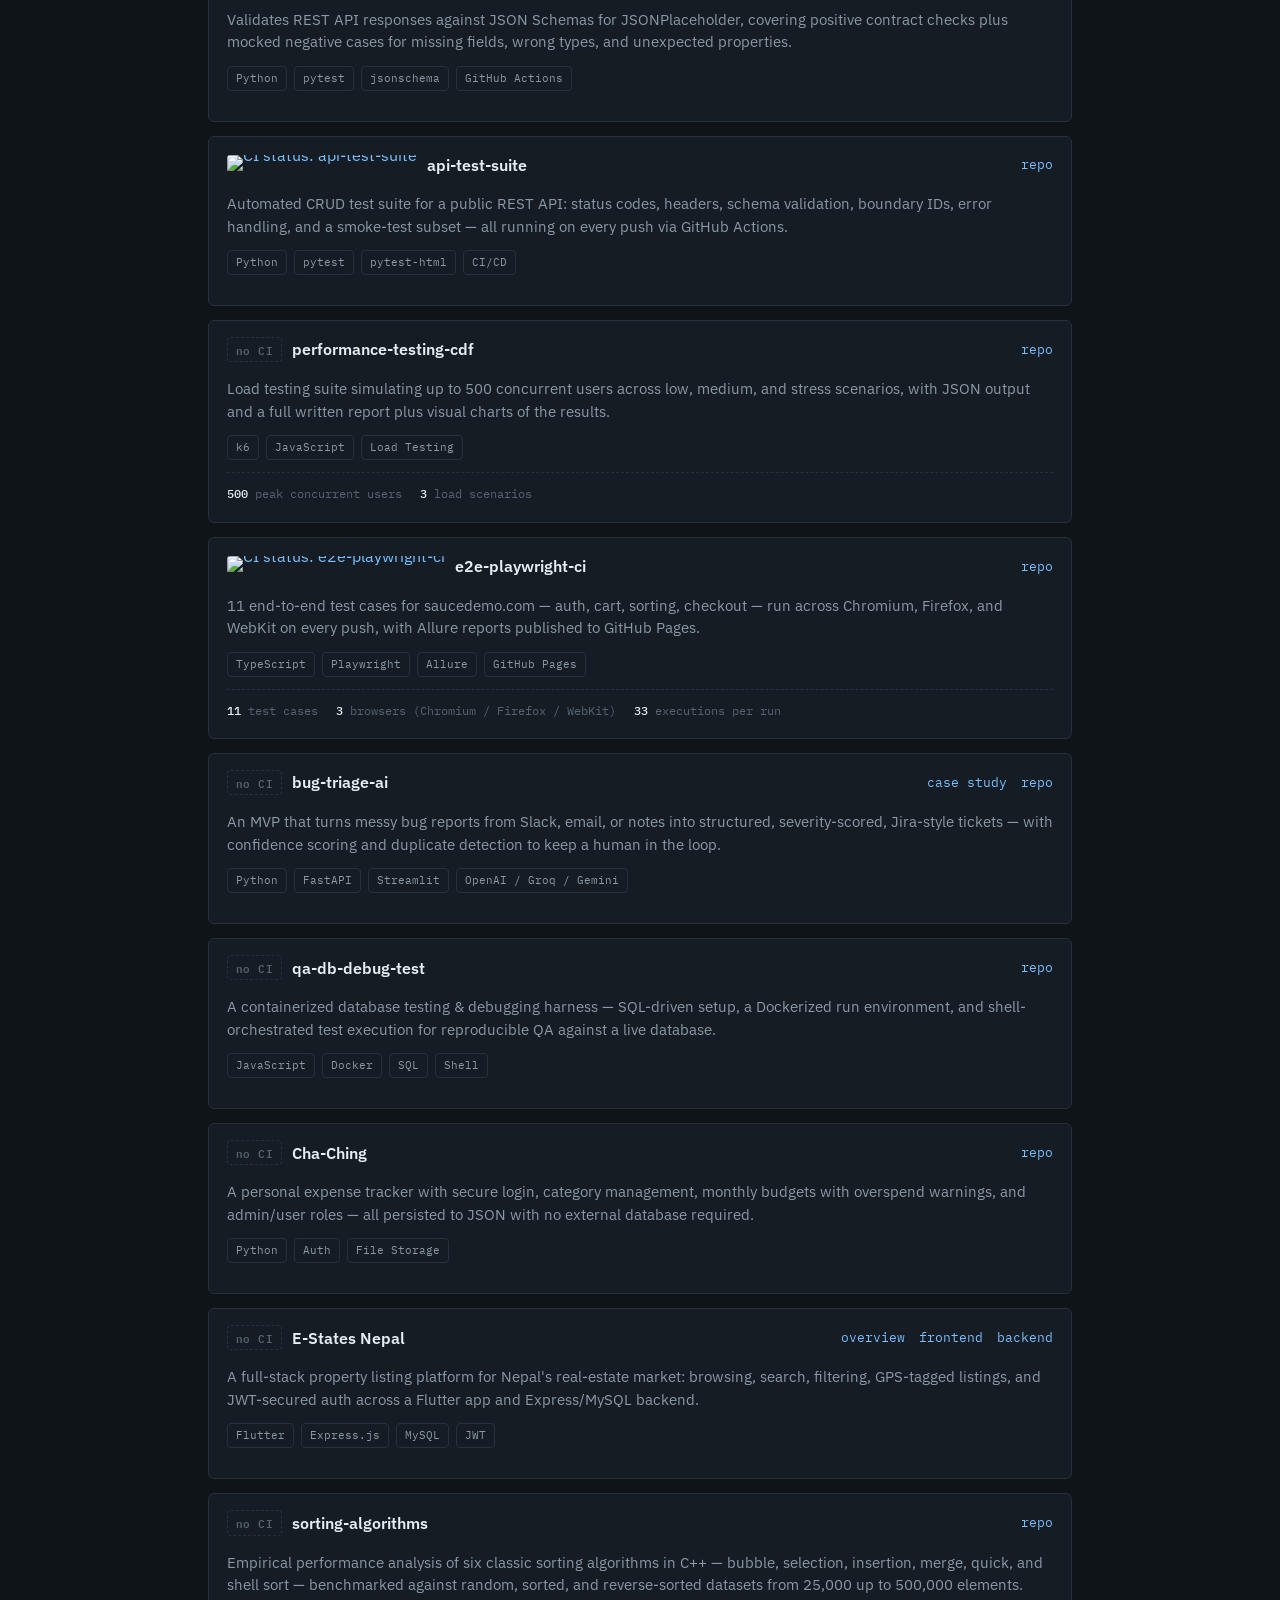
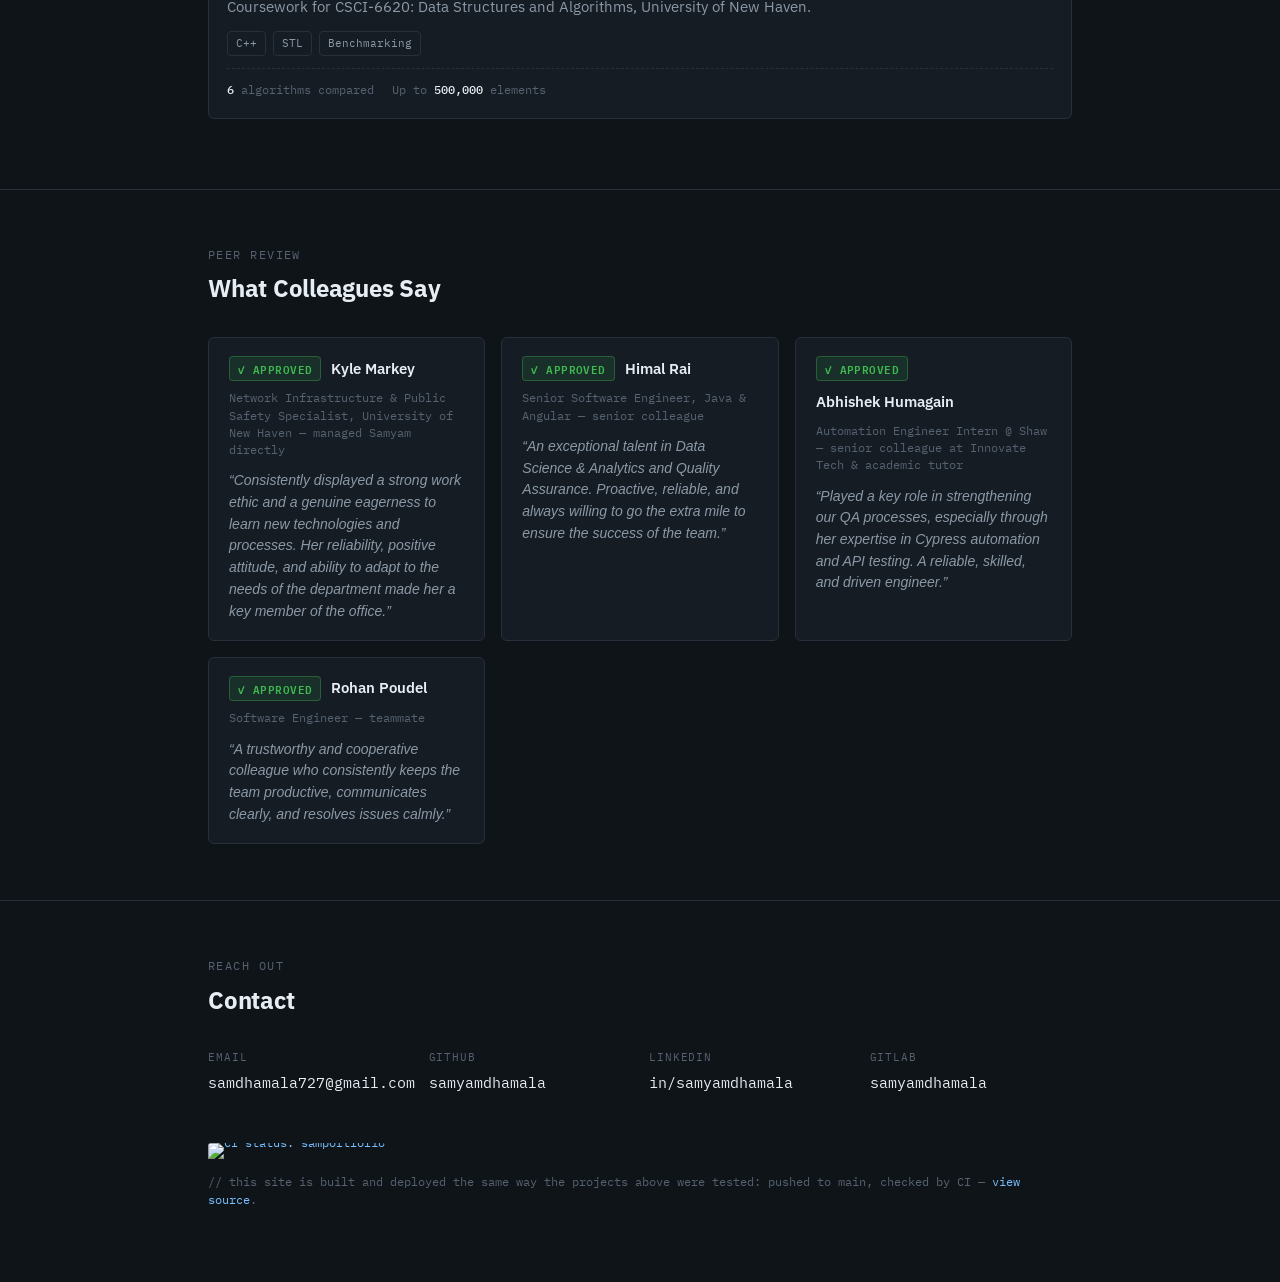
==== commit f594a275: "Add What Colleagues Say section with real LinkedIn recommendations Styled as code-review approvals t" ====
--- a/index.html
+++ b/index.html
@@ -18,6 +18,7 @@
       <li><a href="#about">about</a></li>
       <li><a href="#skills">skills</a></li>
       <li><a href="#projects">projects</a></li>
+      <li><a href="#testimonials">colleagues</a></li>
       <li><a href="#contact">contact</a></li>
     </ul>
   </div>
@@ -285,6 +286,52 @@
   </div>
 </section>
 
+<section id="testimonials">
+  <div class="wrap">
+    <div class="section-label">Peer Review</div>
+    <div class="section-title">What Colleagues Say</div>
+    <div class="review-grid">
+
+      <div class="review-card">
+        <div class="review-top">
+          <span class="status-badge">✓ APPROVED</span>
+          <span class="review-name">Kyle Markey</span>
+        </div>
+        <div class="review-role">Network Infrastructure &amp; Public Safety Specialist, University of New Haven — managed Samyam directly</div>
+        <p class="review-quote">Consistently displayed a strong work ethic and a genuine eagerness to learn new technologies and processes. Her reliability, positive attitude, and ability to adapt to the needs of the department made her a key member of the office.</p>
+      </div>
+
+      <div class="review-card">
+        <div class="review-top">
+          <span class="status-badge">✓ APPROVED</span>
+          <span class="review-name">Himal Rai</span>
+        </div>
+        <div class="review-role">Senior Software Engineer, Java &amp; Angular — senior colleague</div>
+        <p class="review-quote">An exceptional talent in Data Science &amp; Analytics and Quality Assurance. Proactive, reliable, and always willing to go the extra mile to ensure the success of the team.</p>
+      </div>
+
+      <div class="review-card">
+        <div class="review-top">
+          <span class="status-badge">✓ APPROVED</span>
+          <span class="review-name">Abhishek Humagain</span>
+        </div>
+        <div class="review-role">Automation Engineer Intern @ Shaw — senior colleague at Innovate Tech &amp; academic tutor</div>
+        <p class="review-quote">Played a key role in strengthening our QA processes, especially through her expertise in Cypress automation and API testing. A reliable, skilled, and driven engineer.</p>
+      </div>
+
+      <div class="review-card">
+        <div class="review-top">
+          <span class="status-badge">✓ APPROVED</span>
+          <span class="review-name">Rohan Poudel</span>
+        </div>
+        <div class="review-role">Software Engineer — teammate</div>
+        <p class="review-quote">A trustworthy and cooperative colleague who consistently keeps the team productive, communicates clearly, and resolves issues calmly.</p>
+      </div>
+
+    </div>
+  </div>
+</section>
+
 <footer id="contact">
   <div class="wrap">
     <div class="section-label">Reach out</div>
--- a/styles.css
+++ b/styles.css
@@ -139,6 +139,20 @@
 .skill-chips{ display:flex; flex-wrap:wrap; gap: 8px; }
 .chip{ font-family: var(--mono); font-size: 12.5px; padding: 5px 11px; border-radius: 4px; background: var(--panel); border: 1px solid var(--line); color: var(--text); }
 
+/* ---------- testimonials ---------- */
+.review-grid{ display:grid; grid-template-columns: repeat(auto-fit, minmax(260px, 1fr)); gap: 16px; }
+.review-card{
+  background: var(--panel); border: 1px solid var(--line); border-radius: 6px;
+  padding: 18px 20px; transition: border-color 0.15s ease, background 0.15s ease;
+}
+.review-card:hover{ border-color: #38424D; background: var(--panel-hover); }
+.review-top{ display:flex; align-items:center; gap: 10px; flex-wrap: wrap; margin-bottom: 8px; }
+.review-name{ font-weight: 600; font-size: 14.5px; }
+.review-role{ font-family: var(--mono); font-size: 11.5px; color: var(--text-faint); margin-bottom: 12px; line-height: 1.5; }
+.review-quote{ color: var(--text-dim); font-size: 14px; font-style: italic; }
+.review-quote::before{ content: "\201C"; }
+.review-quote::after{ content: "\201D"; }
+
 /* ---------- footer / contact ---------- */
 footer{ padding: 56px 0 72px; border-bottom: none; }
 .contact-grid{ display:grid; grid-template-columns: repeat(auto-fit, minmax(180px,1fr)); gap: 18px; margin-top: 26px; }
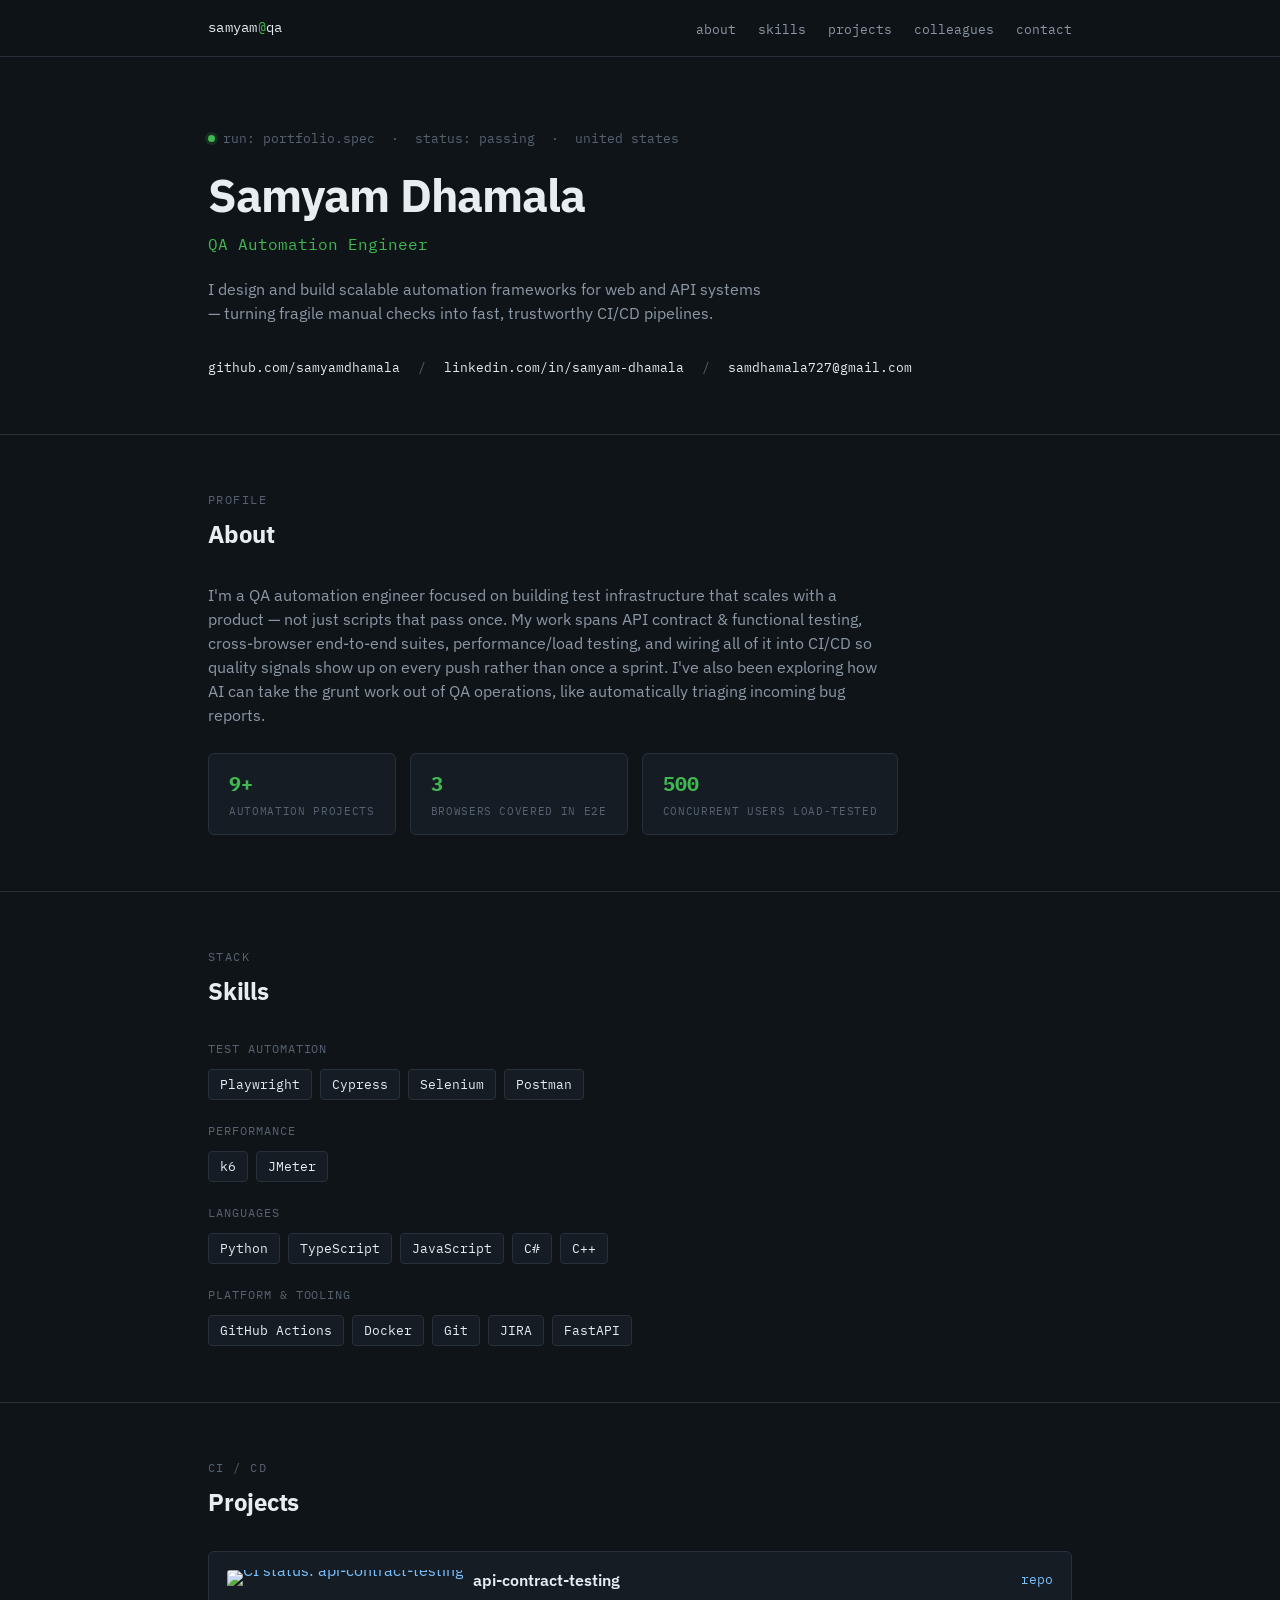
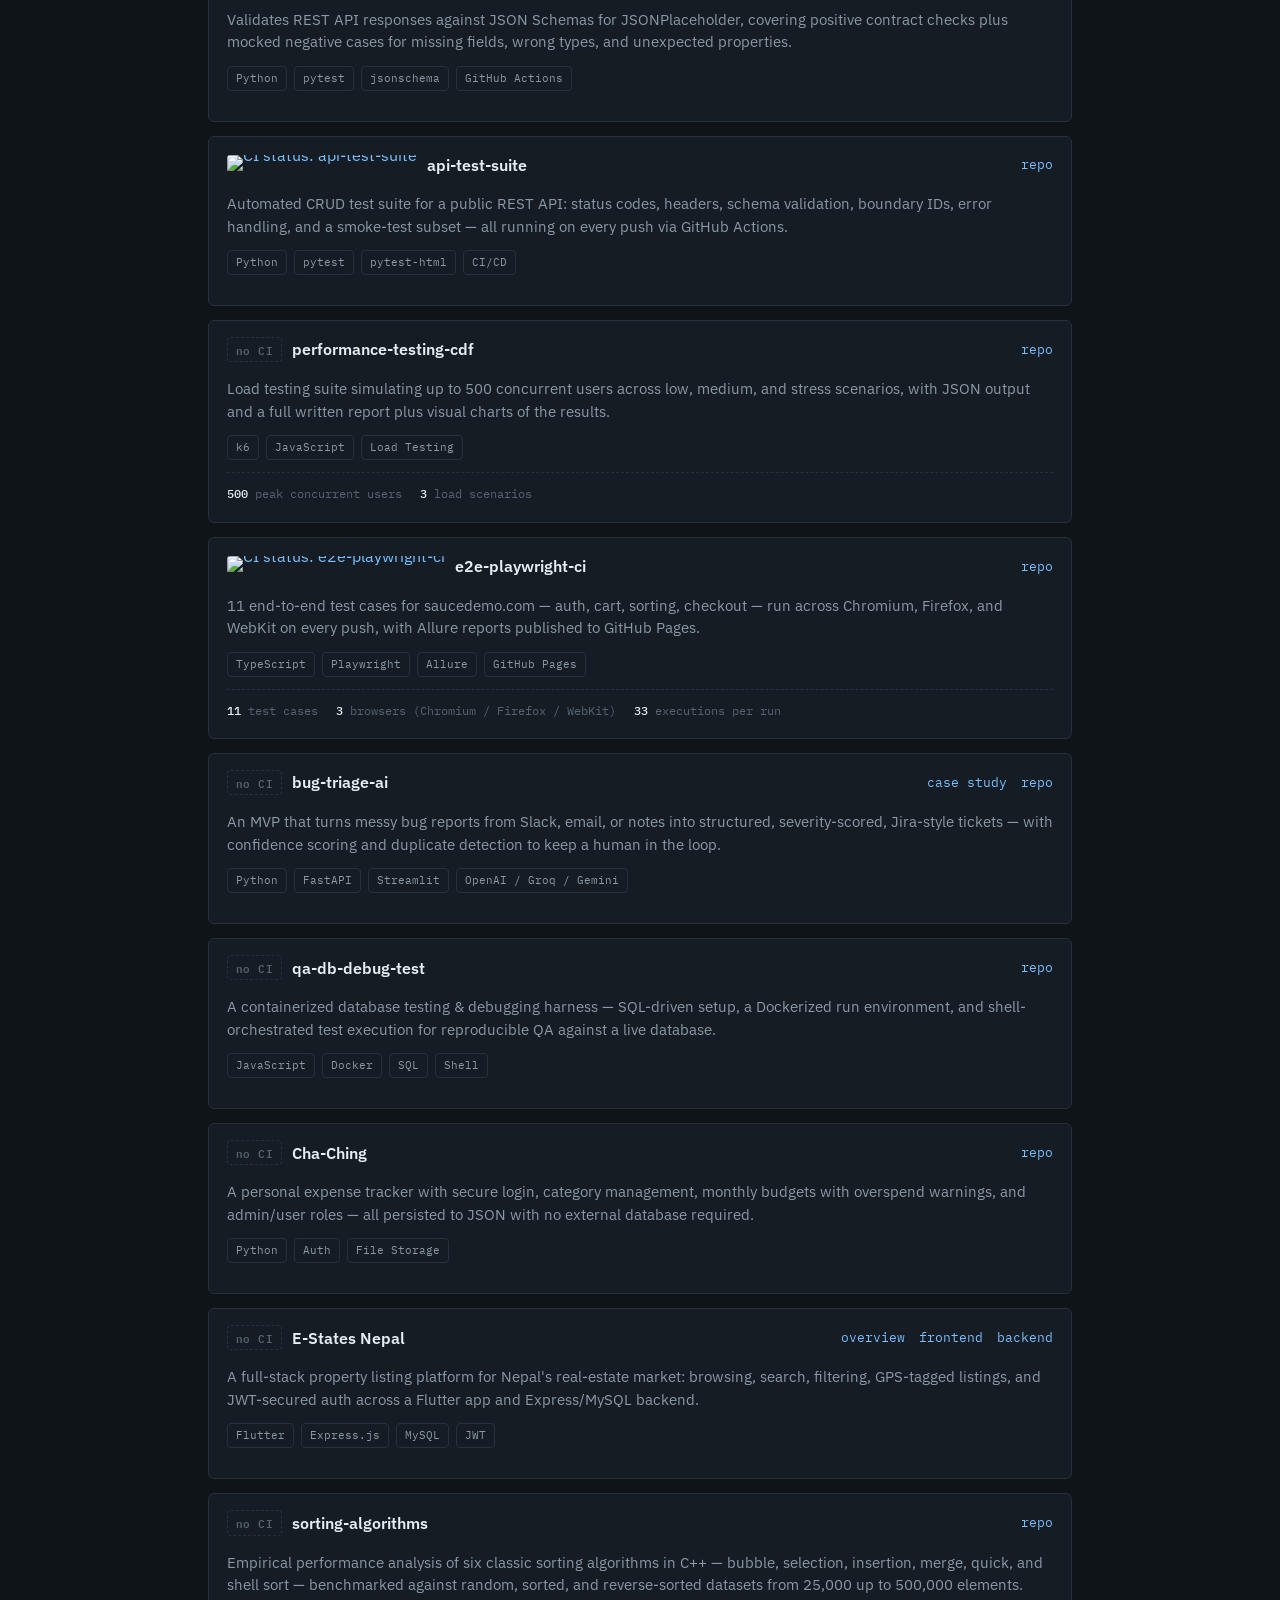
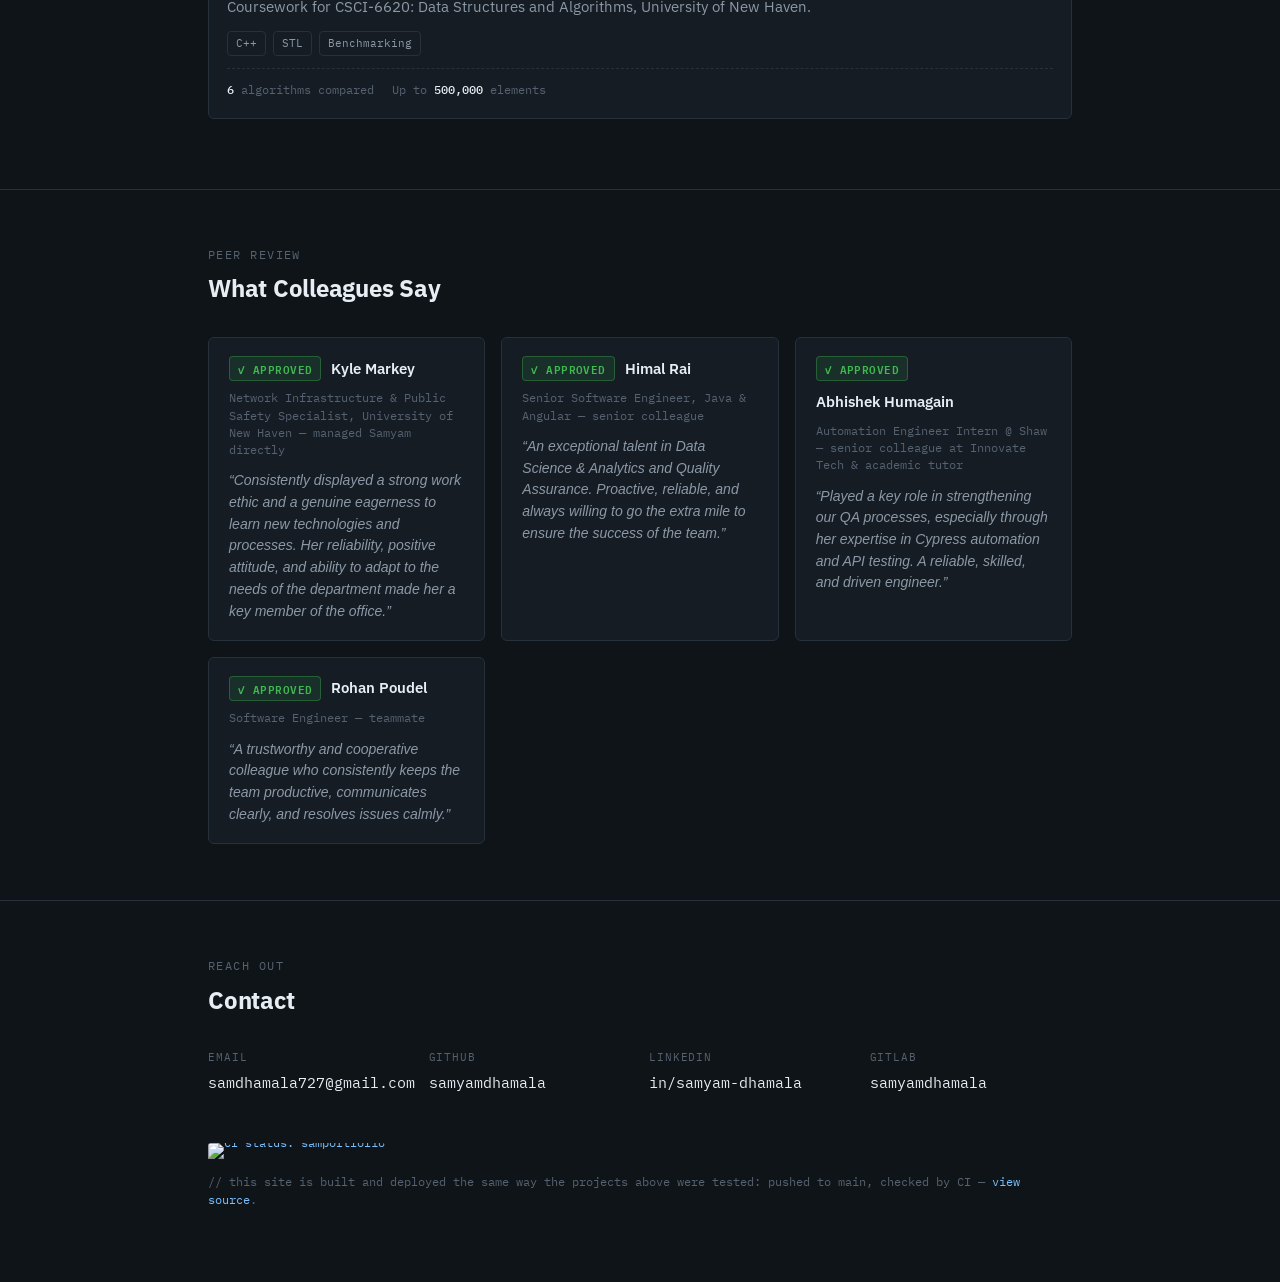
==== commit d3a02722: "Fix LinkedIn URL to correct hyphenated slug Was pointing to linkedin.com/in/samyamdhamala, which 404" ====
--- a/index.html
+++ b/index.html
@@ -33,7 +33,7 @@
     <div class="hero-meta">
       <a href="https://github.com/samyamdhamala" target="_blank" rel="noopener">github.com/samyamdhamala</a>
       <span class="sep">/</span>
-      <a href="https://linkedin.com/in/samyamdhamala" target="_blank" rel="noopener">linkedin.com/in/samyamdhamala</a>
+      <a href="https://linkedin.com/in/samyam-dhamala" target="_blank" rel="noopener">linkedin.com/in/samyam-dhamala</a>
       <span class="sep">/</span>
       <a href="mailto:samdhamala727@gmail.com">samdhamala727@gmail.com</a>
     </div>
@@ -347,7 +347,7 @@
       </div>
       <div class="contact-item">
         <div class="k">LinkedIn</div>
-        <div class="v"><a href="https://linkedin.com/in/samyamdhamala" target="_blank" rel="noopener">in/samyamdhamala</a></div>
+        <div class="v"><a href="https://linkedin.com/in/samyam-dhamala" target="_blank" rel="noopener">in/samyam-dhamala</a></div>
       </div>
       <div class="contact-item">
         <div class="k">GitLab</div>
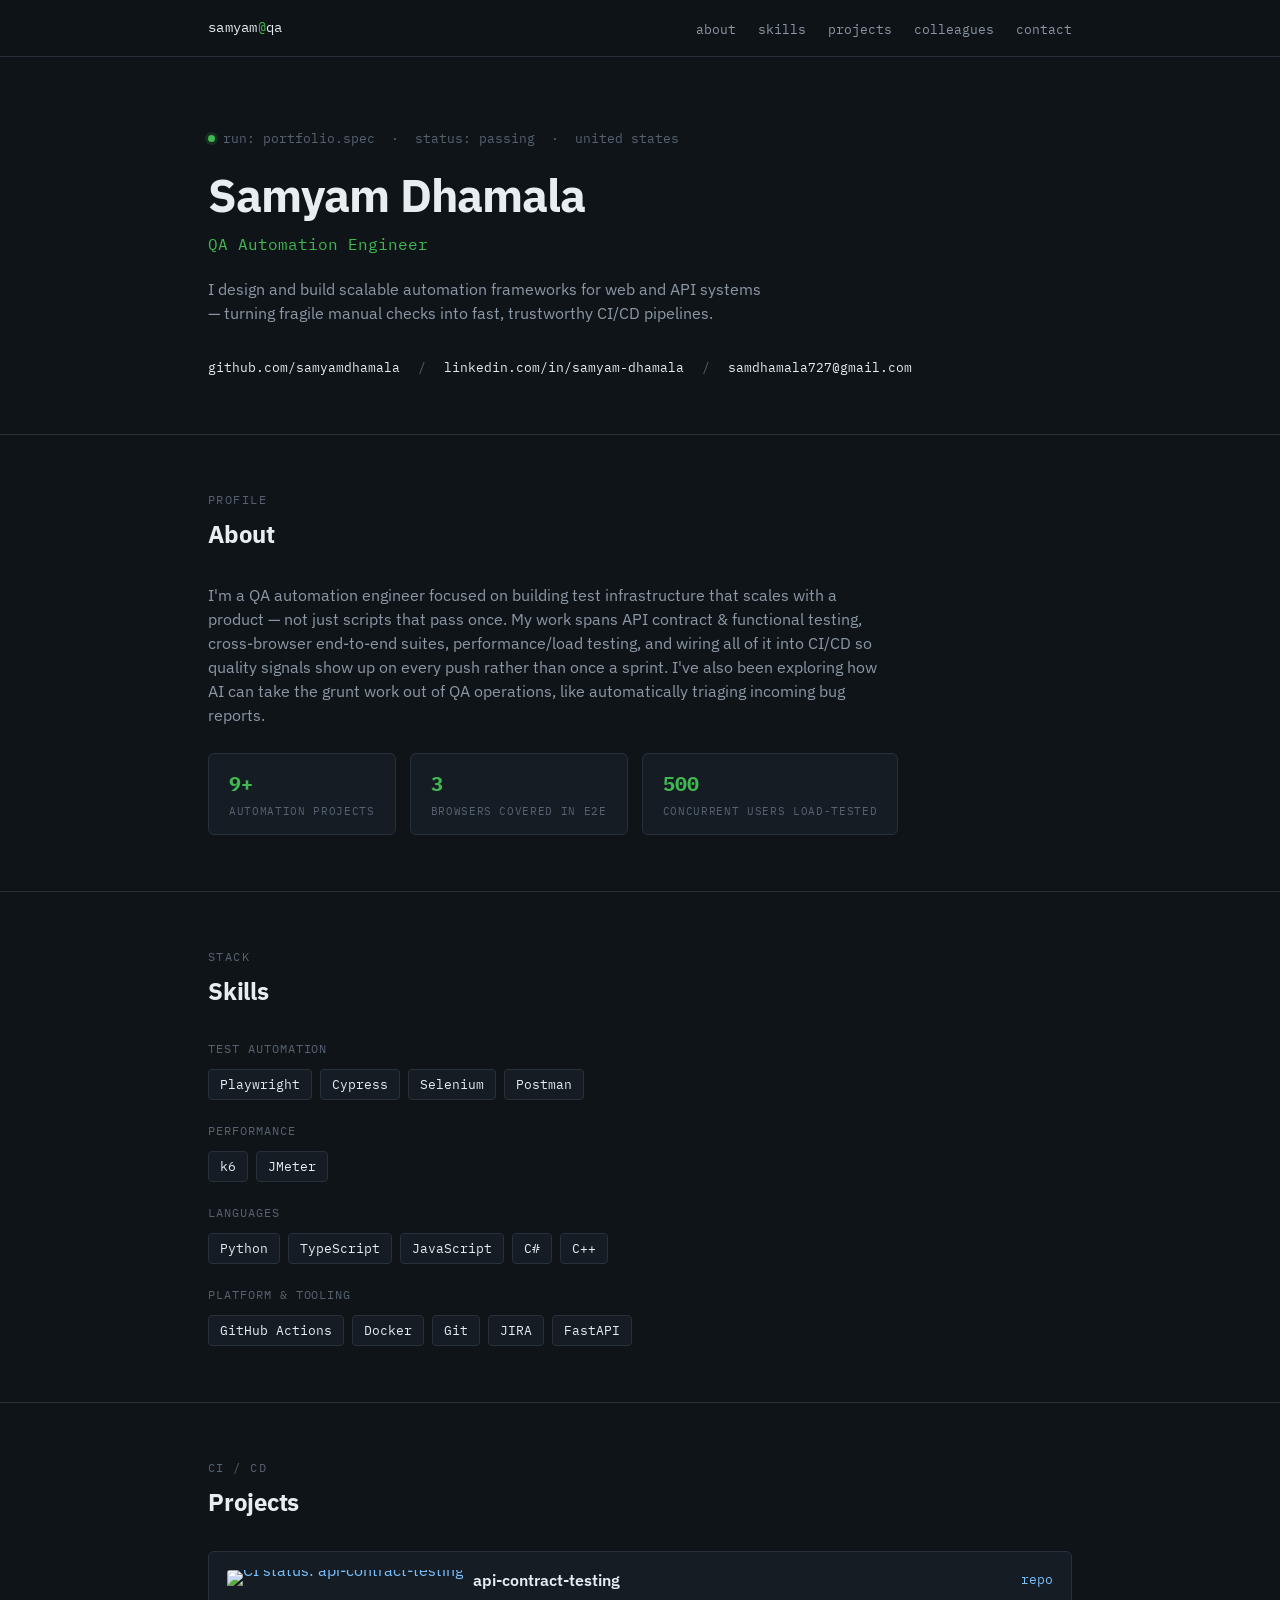
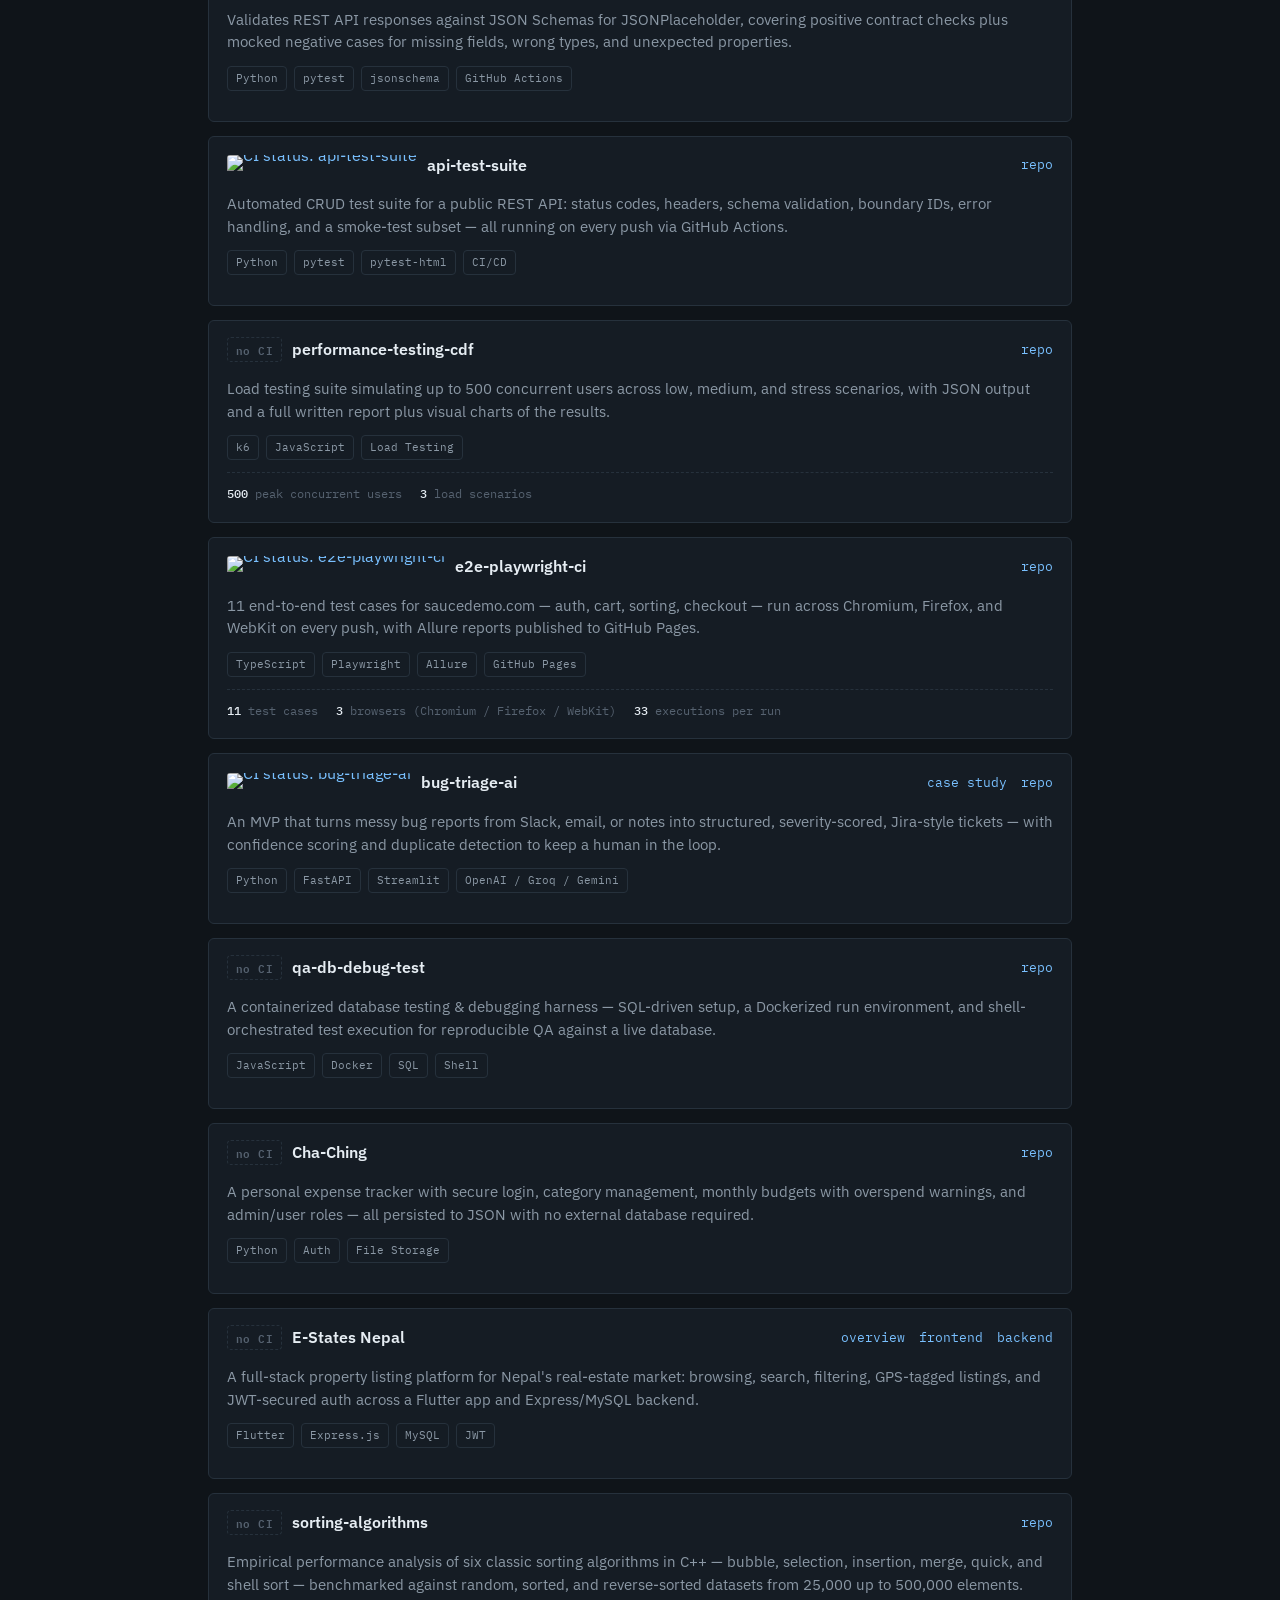
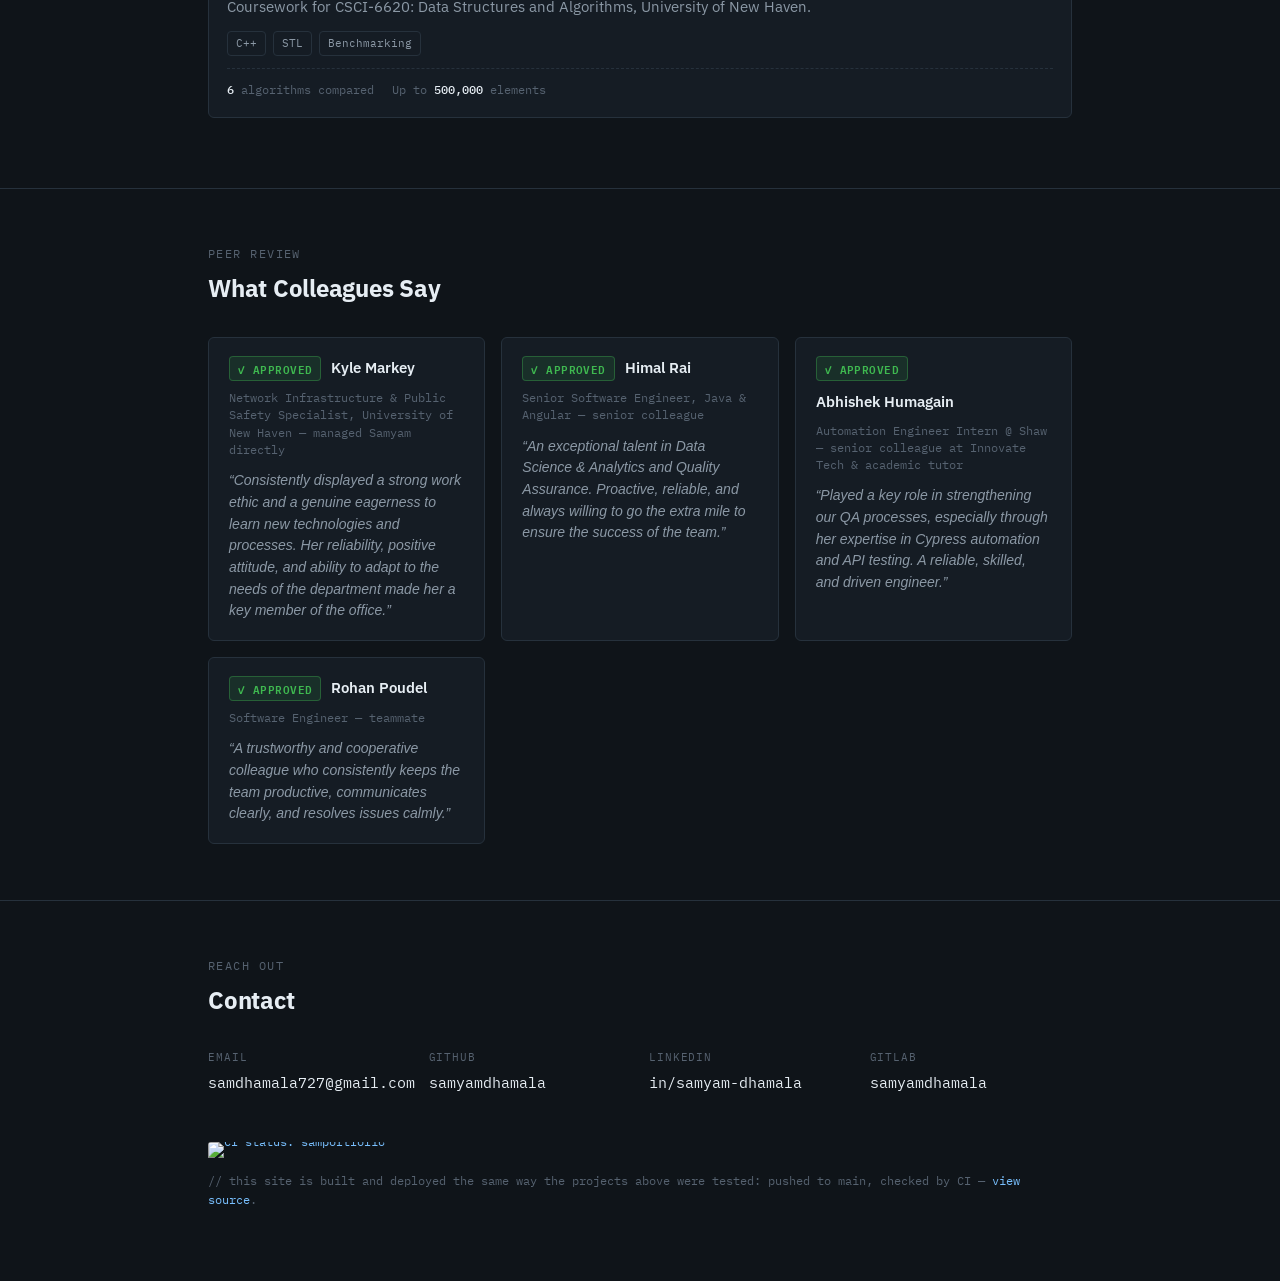
==== commit 003aff23: "Update bug-triage-ai to show live CI badge The repo now has a passing GitHub Actions workflow (ci.ym" ====
--- a/index.html
+++ b/index.html
@@ -189,7 +189,9 @@
     <div class="job-card">
       <div class="job-card-top">
         <div class="job-card-title">
-          <span class="status-badge status-badge--none" title="No GitHub Actions workflow configured in this repo">no CI</span>
+          <a class="ci-badge" href="https://github.com/samyamdhamala/bug-triage-ai/actions" target="_blank" rel="noopener" title="Live CI status from GitHub Actions">
+            <img src="https://img.shields.io/github/actions/workflow/status/samyamdhamala/bug-triage-ai/ci.yml?branch=master&label=CI&style=flat-square&color=3FB950&labelColor=151C24" alt="CI status: bug-triage-ai">
+          </a>
           <h3>bug-triage-ai</h3>
         </div>
         <div class="job-card-links">
